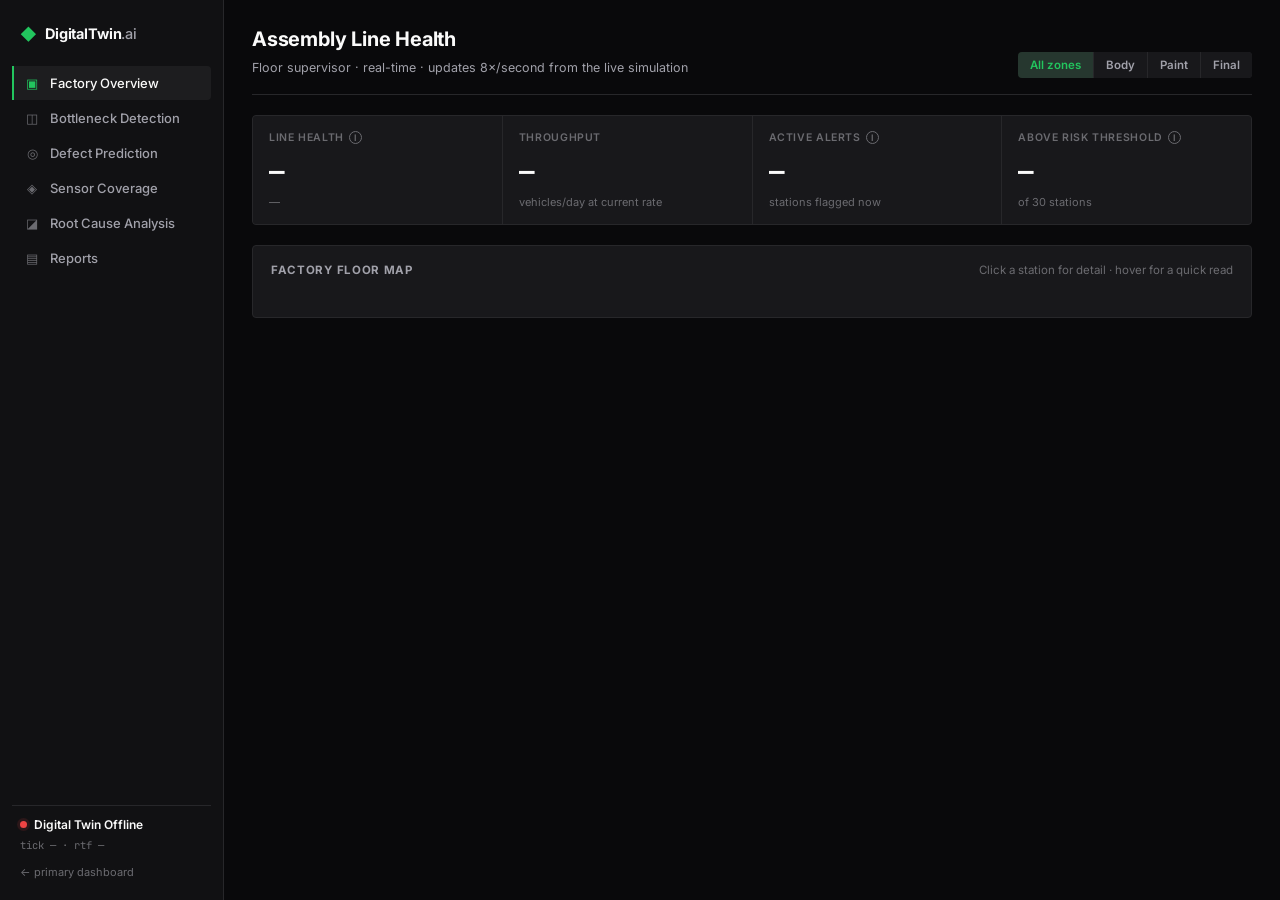
==== web-control-center/index.html @ b3c9cd4a "Add DigitalTwin.ai Control Center: a parallel prototype, not a replacement User supplied a generic d" ====
<!doctype html>
<html lang="en">
<head>
  <meta charset="utf-8">
  <meta name="viewport" content="width=device-width, initial-scale=1">
  <title>DigitalTwin.ai — Control Center</title>
  <link rel="stylesheet" href="styles.css?v=1">
</head>
<body>

  <div class="shell">

    <aside class="sidebar">
      <div class="sb-brand">
        <span class="sb-logo">◆</span>
        <span class="sb-name">DigitalTwin<span class="sb-tld">.ai</span></span>
      </div>

      <nav class="sb-nav">
        <button class="sb-item is-active" data-view="v-overview">
          <span class="sb-ico">▣</span>Factory Overview
        </button>
        <button class="sb-item" data-view="v-bottleneck">
          <span class="sb-ico">◫</span>Bottleneck Detection
        </button>
        <button class="sb-item" data-view="v-defect">
          <span class="sb-ico">◎</span>Defect Prediction
        </button>
        <button class="sb-item" data-view="v-sensor">
          <span class="sb-ico">◈</span>Sensor Coverage
        </button>
        <button class="sb-item" data-view="v-rootcause">
          <span class="sb-ico">◪</span>Root Cause Analysis
        </button>
        <button class="sb-item" data-view="v-reports">
          <span class="sb-ico">▤</span>Reports
        </button>
      </nav>

      <div class="sb-foot">
        <div class="sb-status">
          <span class="sb-dot" id="sb-dot"></span>
          <span id="sb-status-text">Digital Twin Online</span>
        </div>
        <div class="sb-meta" id="sb-meta">tick — · rtf —</div>
        <a class="sb-back" href="/">← primary dashboard</a>
      </div>
    </aside>

    <main class="content">

      <!-- ================= Screen 1: Factory Overview ================= -->
      <section class="view" id="v-overview">
        <header class="view-head">
          <div>
            <h1>Assembly Line Health</h1>
            <p class="view-sub">Floor supervisor · real-time · updates 8×/second from the live simulation</p>
          </div>
          <div class="zone-filter" id="zone-filter">
            <button class="zf-btn is-active" data-zone="all">All zones</button>
            <button class="zf-btn" data-zone="body">Body</button>
            <button class="zf-btn" data-zone="paint">Paint</button>
            <button class="zf-btn" data-zone="final">Final</button>
          </div>
        </header>

        <div class="kpi-row">
          <div class="kpi">
            <span class="kpi-label">Line Health<i class="info" data-tip="Stations currently WORKING, DOWN, REPAIR or SETUP (i.e. not BLOCKED/STARVED/IDLE) as a share of all 30 — a direct, computed measure, not a model output.">i</i></span>
            <span class="kpi-value" id="kpi-health">—</span>
            <span class="kpi-sub" id="kpi-health-sub">—</span>
          </div>
          <div class="kpi">
            <span class="kpi-label">Throughput</span>
            <span class="kpi-value" id="kpi-throughput">—</span>
            <span class="kpi-sub" id="kpi-throughput-sub">vehicles/day at current rate</span>
          </div>
          <div class="kpi">
            <span class="kpi-label">Active Alerts<i class="info" data-tip="Stations currently BLOCKED, or with defect risk above Model B's own tuned decision threshold, right now.">i</i></span>
            <span class="kpi-value" id="kpi-alerts">—</span>
            <span class="kpi-sub" id="kpi-alerts-sub">stations flagged now</span>
          </div>
          <div class="kpi">
            <span class="kpi-label">Above Risk Threshold<i class="info" data-tip="Count of stations whose live defect-risk score exceeds the model's own MCC-tuned threshold at this instant — not a forecast.">i</i></span>
            <span class="kpi-value" id="kpi-risk">—</span>
            <span class="kpi-sub" id="kpi-risk-sub">of 30 stations</span>
          </div>
        </div>

        <div class="panel map-panel">
          <div class="panel-head">
            <h2>Factory Floor Map</h2>
            <span class="panel-sub" id="map-selected-hint">Click a station for detail · hover for a quick read</span>
          </div>
          <div class="floor-map" id="floor-map"></div>
        </div>

        <aside class="station-detail" id="station-detail" hidden>
          <button class="sd-close" id="sd-close" aria-label="Close">×</button>
          <div class="sd-id" id="sd-id">—</div>
          <div class="sd-status pill" id="sd-status">—</div>
          <dl class="sd-grid">
            <dt>Cycle time</dt><dd id="sd-cycle">—</dd>
            <dt>Baseline (zone)</dt><dd id="sd-cycle-base">—</dd>
            <dt>Queue</dt><dd id="sd-queue">—</dd>
            <dt>Defect probability</dt><dd id="sd-risk">—</dd>
            <dt>Data source</dt><dd id="sd-source">—</dd>
          </dl>
        </aside>
      </section>

      <!-- ================= Screen 2: Bottleneck Detection ================= -->
      <section class="view" id="v-bottleneck" hidden>
        <header class="view-head">
          <div>
            <h1>Top Production Constraints</h1>
            <p class="view-sub">Active Period Method, live · benchmarked against 5 alternative detectors on this line (100% top-1 vs. sensitivity-analysis ground truth)</p>
          </div>
        </header>

        <div class="panel">
          <div class="panel-head"><h2>Current ranking</h2></div>
          <div class="rank-list" id="bn-rank-list"></div>
        </div>

        <div class="chart-grid">
          <div class="panel">
            <div class="panel-head"><h2>Cycle time — current bottleneck</h2></div>
            <div id="bn-cycle-chart" class="chart-box"></div>
          </div>
          <div class="panel">
            <div class="panel-head"><h2>Current vs. rolling-horizon forecast</h2></div>
            <p class="panel-sub">The server forks live state and fast-forwards ~30 simulated minutes once a second. Shown as a comparison, not a claim of certainty.</p>
            <div class="predict-compare" id="predict-compare"></div>
          </div>
        </div>
      </section>

      <!-- ================= Screen 3: Defect Prediction ================= -->
      <section class="view" id="v-defect" hidden>
        <header class="view-head">
          <div>
            <h1>Predictive Quality Intelligence</h1>
            <p class="view-sub">Model B — monotone-constrained XGBoost, 5 live features, isotonic-calibrated on a held-out line configuration</p>
          </div>
        </header>

        <div class="panel">
          <div class="panel-head"><h2>Stations by live defect risk</h2></div>
          <div class="risk-list" id="risk-list"></div>
        </div>

        <div class="panel explain-panel">
          <div class="panel-head"><h2 id="explain-title">Selected station — contributing factors</h2></div>
          <div id="explain-body" class="explain-body">
            <p class="panel-sub">Select a station above to see its top risk drivers.</p>
          </div>
          <div class="explain-note">Prediction drivers are associative indicators, not confirmed causes.</div>
        </div>
      </section>

      <!-- ================= Screen 4: Sensor Coverage ================= -->
      <section class="view" id="v-sensor" hidden>
        <header class="view-head">
          <div>
            <h1>Sensor Coverage Intelligence</h1>
            <p class="view-sub">22 of 30 stations instrumented · 8 dark, held live by graph-based inference — this project's core answer to uneven sensor coverage</p>
          </div>
        </header>

        <div class="coverage-split">
          <div class="panel coverage-donut-panel">
            <div class="panel-head"><h2>Line-wide provenance, right now</h2></div>
            <div id="coverage-donut" class="coverage-donut"></div>
            <ul class="coverage-legend" id="coverage-legend"></ul>
          </div>
          <div class="panel">
            <div class="panel-head"><h2>Per-station sensor status</h2></div>
            <div class="sensor-grid" id="sensor-grid"></div>
          </div>
        </div>

        <div class="panel">
          <div class="panel-head">
            <h2>Instrumentation — recommended next</h2>
            <span class="panel-sub">Greedy submodular placement, (1−1/e) approximation guarantee (Krause, Singh &amp; Guestrin 2008)</span>
          </div>
          <div class="control-row">
            <label for="sensor-budget">Sensors to add next</label>
            <input type="range" id="sensor-budget" min="1" max="8" step="1" value="3">
            <span id="sensor-budget-val">3</span>
          </div>
          <div class="rank-list" id="sensor-rank-list"></div>
        </div>
      </section>

      <!-- ================= Screen 5: Root Cause Analysis ================= -->
      <section class="view" id="v-rootcause" hidden>
        <header class="view-head">
          <div>
            <h1>Root Cause Genealogy</h1>
            <p class="view-sub">Walks a unit's event history backward, transfer-delay realigned (US 12,353,197 B2, disclosed not demonstrated — adopted with attribution, see docs/PRIOR_ART.md)</p>
          </div>
        </header>

        <div class="panel">
          <div class="panel-head">
            <h2>Flagged units — highest cycle-time anomaly on their own path</h2>
            <span class="panel-sub">Not a claim these are defective — a ranked worklist of what's worth tracing</span>
          </div>
          <div class="rank-list" id="rc-candidates"></div>
        </div>

        <div class="panel rc-flow-panel" id="rc-flow-panel" hidden>
          <div class="panel-head"><h2>Trace — Unit <span id="rc-unit-id">—</span></h2></div>
          <div class="rc-flow" id="rc-flow"></div>
          <dl class="sd-grid">
            <dt>Likely origin</dt><dd id="rc-origin">—</dd>
            <dt>Confidence</dt><dd id="rc-confidence">—</dd>
            <dt>Affected units</dt><dd id="rc-affected">—</dd>
            <dt>Realigned origin time</dt><dd id="rc-realigned">—</dd>
          </dl>
          <p class="explain-note">Confidence is a continuous, calibrated signal from cycle-time deviation — not a claim of causal certainty, and not validated against real outcomes (no ground truth exists for a synthetic line).</p>
        </div>
      </section>

      <!-- ================= Screen 6: Reports / Leadership ROI ================= -->
      <section class="view" id="v-reports" hidden>
        <header class="view-head">
          <div>
            <h1>Leadership — Investment Case</h1>
            <p class="view-sub">Estimates from named, visible assumptions — never presented as an audited saving</p>
          </div>
        </header>

        <div class="kpi-row">
          <div class="kpi">
            <span class="kpi-label">Mean defect risk (live)</span>
            <span class="kpi-value" id="ld-mean-risk">—</span>
          </div>
          <div class="kpi">
            <span class="kpi-label">QC lag <span class="src">(config)</span></span>
            <span class="kpi-value" id="ld-qc-lag">—</span>
          </div>
          <div class="kpi">
            <span class="kpi-label">Units at risk (est.)</span>
            <span class="kpi-value" id="ld-units-at-risk">—</span>
          </div>
          <div class="kpi">
            <span class="kpi-label">Rework cost avoided (est.)</span>
            <span class="kpi-value" id="ld-dollars">—</span>
          </div>
        </div>

        <div class="panel">
          <div class="panel-head"><h2>Risk exposure — the arithmetic</h2></div>
          <div class="formula-box">
            <span class="fq">units_at_risk &nbsp;=&nbsp; mean(defect_risk) &times; qc_lag_units</span>
            <span class="fq">dollars_at_stake &nbsp;=&nbsp; units_at_risk &times; rework_cost_delta</span>
          </div>
          <p class="panel-sub">Every constant stamped <i>synthetic — uncalibrated</i>. A projection from stated assumptions, not a measured saving.</p>
        </div>

        <div class="panel">
          <div class="panel-head"><h2>What has actually been measured</h2></div>
          <p class="panel-sub">No real-world annual-impact figures exist for a prototype on illustrative data — the honest alternative is what this project has actually verified, on this line, so far:</p>
          <div class="measured-grid" id="measured-grid"></div>
        </div>

        <div class="panel">
          <div class="panel-head"><h2>Deployment roadmap</h2></div>
          <div class="roadmap" id="roadmap"></div>
        </div>
      </section>

    </main>
  </div>

  <script src="app.js?v=2"></script>
</body>
</html>
---- web-control-center/styles.css ----
/* DigitalTwin.ai Control Center -- a parallel prototype (docs/CONTROL_CENTER.md),
   built alongside the primary Accenture-themed dashboard at "/", not replacing it.
   Palette, type, and restraint per the design brief: industrial command-center,
   not consumer SaaS. Color used ONLY for operational state, never decoration. */

@import url("https://fonts.googleapis.com/css2?family=Inter:wght@400;500;600;700;800&family=JetBrains+Mono:wght@400;500;600;700&display=swap");

:root {
  --bg:      #09090B;
  --surface: #111113;
  --panel:   #18181B;
  --border:  #27272A;
  --border-soft: #1E1E21;
  --text:      #FAFAFA;
  --text-soft: #A1A1AA;
  --text-faint: #6B6B70;

  --ok:      #22C55E;
  --ok-bg:   rgba(34,197,94,.12);
  --warn:    #F59E0B;
  --warn-bg: rgba(245,158,11,.12);
  --crit:    #EF4444;
  --crit-bg: rgba(239,68,68,.12);

  --font-display: Inter, -apple-system, "Segoe UI", sans-serif;
  --font-mono:    "JetBrains Mono", ui-monospace, SFMono-Regular, Menlo, monospace;

  --r: 4px; /* one radius, deliberately small -- no pill buttons anywhere */
}

* { box-sizing: border-box; }

html, body { height: 100%; }

body {
  margin: 0;
  background: var(--bg);
  color: var(--text);
  font-family: var(--font-display);
  font-size: 13.5px;
  line-height: 1.5;
  -webkit-font-smoothing: antialiased;
}

h1, h2 { font-family: var(--font-display); margin: 0; }
button { font-family: inherit; }

.mono { font-family: var(--font-mono); }

/* ---------- shell ---------- */

.shell { display: flex; min-height: 100vh; }

/* ---------- sidebar ---------- */

.sidebar {
  width: 224px;
  flex-shrink: 0;
  background: var(--surface);
  border-right: 1px solid var(--border);
  display: flex;
  flex-direction: column;
  padding: 18px 12px;
  position: sticky;
  top: 0;
  height: 100vh;
}

.sb-brand {
  display: flex;
  align-items: center;
  gap: 8px;
  padding: 4px 8px 20px;
}
.sb-logo { color: var(--ok); font-size: 16px; }
.sb-name { font-weight: 700; font-size: 14.5px; letter-spacing: -.01em; }
.sb-tld { color: var(--text-soft); font-weight: 500; }

.sb-nav { display: flex; flex-direction: column; gap: 1px; }
.sb-item {
  display: flex;
  align-items: center;
  gap: 10px;
  width: 100%;
  text-align: left;
  background: transparent;
  border: none;
  border-left: 2px solid transparent;
  color: var(--text-soft);
  font-size: 13px;
  font-weight: 500;
  padding: 9px 10px;
  border-radius: 0 var(--r) var(--r) 0;
  cursor: pointer;
  transition: background .1s linear, color .1s linear;
}
.sb-ico { font-size: 13px; width: 16px; text-align: center; color: var(--text-faint); flex-shrink: 0; }
.sb-item:hover { background: rgba(255,255,255,.03); color: var(--text); }
.sb-item.is-active {
  background: rgba(255,255,255,.05);
  color: var(--text);
  border-left-color: var(--ok);
}
.sb-item.is-active .sb-ico { color: var(--ok); }

.sb-foot { margin-top: auto; padding: 10px 8px 2px; border-top: 1px solid var(--border); }
.sb-status { display: flex; align-items: center; gap: 7px; font-size: 12px; font-weight: 600; }
.sb-dot { width: 7px; height: 7px; border-radius: 50%; background: var(--text-faint); flex-shrink: 0; }
.sb-dot[data-state="open"] { background: var(--ok); box-shadow: 0 0 0 3px var(--ok-bg); }
.sb-dot[data-state="closed"] { background: var(--crit); box-shadow: 0 0 0 3px var(--crit-bg); }
.sb-meta {
  font-family: var(--font-mono);
  font-size: 10.5px;
  color: var(--text-faint);
  margin-top: 4px;
  font-variant-numeric: tabular-nums;
}
.sb-back {
  display: block;
  margin-top: 10px;
  font-size: 11px;
  color: var(--text-faint);
  text-decoration: none;
}
.sb-back:hover { color: var(--text-soft); }

/* ---------- content ---------- */

.content { flex: 1; min-width: 0; padding: 24px 28px 60px; }

.view-head {
  display: flex;
  align-items: flex-end;
  justify-content: space-between;
  flex-wrap: wrap;
  gap: 12px;
  margin-bottom: 20px;
  padding-bottom: 16px;
  border-bottom: 1px solid var(--border);
}
.view-head h1 { font-size: 20px; font-weight: 700; letter-spacing: -.01em; }
.view-sub { font-size: 12.5px; color: var(--text-soft); margin: 5px 0 0; max-width: 68ch; }

.zone-filter { display: flex; gap: 1px; background: var(--border); border-radius: var(--r); overflow: hidden; }
.zf-btn {
  background: var(--panel);
  border: none;
  color: var(--text-soft);
  font-size: 11.5px;
  font-weight: 600;
  padding: 6px 12px;
  cursor: pointer;
}
.zf-btn:hover { color: var(--text); }
.zf-btn.is-active { background: rgba(34,197,94,.1); color: var(--ok); }

/* ---------- kpi row ---------- */

.kpi-row {
  display: grid;
  grid-template-columns: repeat(auto-fit, minmax(180px, 1fr));
  gap: 1px;
  background: var(--border);
  border: 1px solid var(--border);
  border-radius: var(--r);
  overflow: hidden;
  margin-bottom: 20px;
}
.kpi { background: var(--panel); padding: 14px 16px; }
.kpi-label {
  display: flex; align-items: center; gap: 5px;
  font-size: 10.5px; text-transform: uppercase; letter-spacing: .06em;
  color: var(--text-faint); font-weight: 600;
}
.kpi-value {
  display: block;
  font-family: var(--font-mono);
  font-size: 26px;
  font-weight: 700;
  color: var(--text);
  margin-top: 6px;
  font-variant-numeric: tabular-nums;
}
.kpi-sub { display: block; font-size: 11px; color: var(--text-faint); margin-top: 3px; }

.info {
  display: inline-flex; align-items: center; justify-content: center;
  width: 13px; height: 13px;
  border-radius: 50%;
  border: 1px solid var(--text-faint);
  color: var(--text-faint);
  font-size: 9px; font-style: normal;
  cursor: help;
  position: relative;
}
.info:hover::after {
  content: attr(data-tip);
  position: absolute;
  bottom: 130%; left: 50%; transform: translateX(-50%);
  width: 240px;
  background: var(--surface);
  border: 1px solid var(--border);
  border-radius: var(--r);
  padding: 8px 10px;
  font-size: 11px;
  font-weight: 400;
  color: var(--text-soft);
  line-height: 1.5;
  z-index: 30;
  text-transform: none;
  letter-spacing: normal;
}

/* ---------- panel ---------- */

.panel {
  background: var(--panel);
  border: 1px solid var(--border);
  border-radius: var(--r);
  padding: 16px 18px;
  margin-bottom: 16px;
}
.panel-head { display: flex; align-items: baseline; justify-content: space-between; gap: 10px; margin-bottom: 12px; flex-wrap: wrap; }
.panel-head h2 { font-size: 11.5px; text-transform: uppercase; letter-spacing: .06em; color: var(--text-soft); font-weight: 700; }
.panel-sub { font-size: 11.5px; color: var(--text-faint); margin: 0 0 10px; }

.chart-grid { display: grid; grid-template-columns: 1fr 1fr; gap: 16px; }
.chart-box { min-height: 160px; }

/* ---------- floor map ---------- */

.floor-map { display: flex; flex-direction: column; gap: 16px; }
.fm-zone-title {
  font-size: 10.5px; text-transform: uppercase; letter-spacing: .06em;
  color: var(--text-faint); font-weight: 700; margin-bottom: 7px;
}
.fm-grid { display: grid; grid-template-columns: repeat(auto-fill, minmax(84px, 1fr)); gap: 6px; }
.fm-tile {
  background: var(--surface);
  border: 1px solid var(--border);
  border-radius: var(--r);
  padding: 8px;
  cursor: pointer;
  transition: border-color .1s linear;
  position: relative;
}
.fm-tile:hover { border-color: var(--text-faint); }
.fm-tile.is-selected { border-color: var(--text); }
.fm-tile-id { font-family: var(--font-mono); font-weight: 700; font-size: 12px; }
.fm-tile-cycle { font-family: var(--font-mono); font-size: 10.5px; color: var(--text-faint); margin-top: 3px; }
.fm-dot { position: absolute; top: 8px; right: 8px; width: 7px; height: 7px; border-radius: 50%; }
.fm-tile[data-risk="ok"]   .fm-dot { background: var(--ok); }
.fm-tile[data-risk="warn"] .fm-dot { background: var(--warn); }
.fm-tile[data-risk="crit"] .fm-dot { background: var(--crit); }
.fm-tile[data-risk="crit"] { background: var(--crit-bg); border-color: rgba(239,68,68,.35); }
.fm-tile[data-risk="warn"] { background: var(--warn-bg); border-color: rgba(245,158,11,.3); }

/* ---------- station detail flyout ---------- */

.station-detail {
  position: fixed;
  top: 0; right: 0;
  width: 300px;
  height: 100vh;
  background: var(--surface);
  border-left: 1px solid var(--border);
  padding: 20px 18px;
  z-index: 40;
  overflow-y: auto;
}
.sd-close { position: absolute; top: 14px; right: 14px; background: none; border: none; color: var(--text-faint); font-size: 18px; cursor: pointer; }
.sd-id { font-family: var(--font-mono); font-size: 22px; font-weight: 700; margin-bottom: 8px; }
.sd-status { margin-bottom: 16px; }

.sd-grid { display: grid; grid-template-columns: auto 1fr; gap: 8px 12px; margin: 0; }
.sd-grid dt { font-size: 11px; color: var(--text-faint); }
.sd-grid dd { margin: 0; font-family: var(--font-mono); font-size: 12.5px; text-align: right; }

/* ---------- pills / state badges ---------- */

.pill {
  display: inline-block;
  font-size: 10.5px;
  font-weight: 700;
  text-transform: uppercase;
  letter-spacing: .05em;
  padding: 3px 8px;
  border-radius: 3px;
}
.pill[data-level="ok"]   { background: var(--ok-bg);   color: var(--ok); }
.pill[data-level="warn"] { background: var(--warn-bg); color: var(--warn); }
.pill[data-level="crit"] { background: var(--crit-bg); color: var(--crit); }
.pill[data-level="none"] { background: rgba(255,255,255,.06); color: var(--text-faint); }

/* ---------- rank list (bottleneck / sensor placement / genealogy candidates) ---------- */

.rank-list { display: flex; flex-direction: column; gap: 1px; background: var(--border); border-radius: var(--r); overflow: hidden; }
.rank-row {
  display: flex;
  align-items: center;
  gap: 12px;
  background: var(--panel);
  padding: 10px 12px;
  cursor: default;
}
.rank-row.is-clickable { cursor: pointer; }
.rank-row.is-clickable:hover { background: var(--surface); }
.rank-num {
  font-family: var(--font-mono);
  font-size: 11px;
  color: var(--text-faint);
  width: 18px;
  flex-shrink: 0;
}
.rank-id { font-family: var(--font-mono); font-weight: 700; font-size: 13px; width: 44px; flex-shrink: 0; }
.rank-reason { flex: 1; font-size: 12px; color: var(--text-soft); min-width: 0; }
.rank-conf { font-family: var(--font-mono); font-size: 11px; color: var(--text-faint); flex-shrink: 0; }

/* ---------- risk list + explain panel ---------- */

.risk-list { display: flex; flex-direction: column; gap: 1px; background: var(--border); border-radius: var(--r); overflow: hidden; max-height: 360px; overflow-y: auto; }
.risk-row {
  display: grid;
  grid-template-columns: 50px 1fr 70px 60px;
  align-items: center;
  gap: 10px;
  background: var(--panel);
  padding: 8px 12px;
  cursor: pointer;
}
.risk-row:hover, .risk-row.is-selected { background: var(--surface); }
.risk-row.is-selected { box-shadow: inset 2px 0 0 var(--ok); }
.risk-id { font-family: var(--font-mono); font-weight: 700; font-size: 12.5px; }
.risk-bar-track { background: rgba(255,255,255,.06); border-radius: 2px; height: 6px; overflow: hidden; }
.risk-bar-fill { height: 100%; background: var(--ok); }
.risk-bar-fill[data-level="warn"] { background: var(--warn); }
.risk-bar-fill[data-level="crit"] { background: var(--crit); }
.risk-pct { font-family: var(--font-mono); font-size: 12px; text-align: right; }
.risk-tag { font-size: 10px; color: var(--text-faint); text-align: right; }

.explain-panel { }
.explain-body { display: flex; flex-direction: column; gap: 10px; }
.driver-row { display: flex; align-items: center; gap: 10px; }
.driver-name { font-family: var(--font-mono); font-size: 12px; width: 140px; flex-shrink: 0; color: var(--text-soft); }
.driver-bar-track { flex: 1; background: rgba(255,255,255,.06); border-radius: 2px; height: 8px; overflow: hidden; }
.driver-bar-fill { height: 100%; background: var(--ok); }
.driver-bar-fill.is-negative { background: var(--text-faint); }
.driver-pct { font-family: var(--font-mono); font-size: 11.5px; width: 54px; text-align: right; flex-shrink: 0; }
.explain-note {
  margin-top: 12px;
  padding: 9px 12px;
  background: rgba(245,158,11,.08);
  border-left: 2px solid var(--warn);
  border-radius: 0 var(--r) var(--r) 0;
  font-size: 11.5px;
  color: var(--text-soft);
}

/* ---------- sensor coverage ---------- */

.coverage-split { display: grid; grid-template-columns: 320px 1fr; gap: 16px; }
.coverage-donut-panel { display: flex; flex-direction: column; align-items: center; }
.coverage-donut { width: 160px; height: 160px; border-radius: 50%; margin: 10px 0; position: relative; }
.coverage-donut::after {
  content: "";
  position: absolute; inset: 22px;
  background: var(--panel);
  border-radius: 50%;
}
.coverage-donut-center {
  position: absolute; inset: 22px;
  display: flex; flex-direction: column; align-items: center; justify-content: center;
  font-family: var(--font-mono);
  z-index: 1;
}
.coverage-donut-center b { font-size: 22px; }
.coverage-donut-center span { font-size: 9.5px; color: var(--text-faint); text-transform: uppercase; letter-spacing: .04em; }
.coverage-legend { list-style: none; margin: 8px 0 0; padding: 0; width: 100%; display: flex; flex-direction: column; gap: 6px; }
.coverage-legend li { display: flex; align-items: center; gap: 7px; font-size: 12px; }
.cl-swatch { width: 9px; height: 9px; border-radius: 2px; flex-shrink: 0; }
.coverage-legend b { margin-left: auto; font-family: var(--font-mono); }

.sensor-grid { display: grid; grid-template-columns: repeat(auto-fill, minmax(140px, 1fr)); gap: 7px; }
.sensor-chip { background: var(--surface); border: 1px solid var(--border); border-radius: var(--r); padding: 8px 10px; }
.sensor-chip-id { font-family: var(--font-mono); font-weight: 700; font-size: 12.5px; display: flex; align-items: center; gap: 6px; }
.sensor-chip-status { font-size: 10.5px; margin-top: 4px; }
.sensor-chip[data-observed="true"] .sensor-chip-status { color: var(--ok); }
.sensor-chip[data-observed="false"] .sensor-chip-status { color: var(--warn); }
.sensor-chip-share { font-size: 10px; color: var(--text-faint); margin-top: 2px; font-family: var(--font-mono); }

/* ---------- root cause flow ---------- */

.rc-flow-panel { }
.rc-flow { display: flex; align-items: center; flex-wrap: wrap; gap: 6px; margin-bottom: 16px; }
.rc-node {
  font-family: var(--font-mono);
  font-size: 11.5px;
  padding: 6px 10px;
  border: 1px solid var(--border);
  border-radius: var(--r);
  background: var(--surface);
  color: var(--text-soft);
}
.rc-node.is-origin { border-color: var(--crit); color: var(--crit); background: var(--crit-bg); font-weight: 700; }
.rc-node.is-detect { border-color: var(--text-faint); color: var(--text); }
.rc-arrow { color: var(--text-faint); font-size: 12px; }

/* ---------- formulas ---------- */

.formula-box {
  font-family: var(--font-mono);
  font-size: 12px;
  line-height: 1.9;
  background: var(--surface);
  border: 1px solid var(--border);
  border-left: 2px solid var(--ok);
  border-radius: var(--r);
  padding: 10px 14px;
  margin-bottom: 8px;
  color: var(--text);
  overflow-x: auto;
}
.formula-box .fq { display: block; white-space: nowrap; }

/* ---------- leadership / measured facts / roadmap ---------- */

.measured-grid { display: grid; grid-template-columns: repeat(auto-fit, minmax(200px, 1fr)); gap: 10px; }
.measured-cell {
  background: var(--surface);
  border: 1px solid var(--border);
  border-radius: var(--r);
  padding: 12px 14px;
}
.measured-cell .mv { font-family: var(--font-mono); font-size: 18px; font-weight: 700; color: var(--ok); }
.measured-cell .mk { font-size: 11px; color: var(--text-soft); margin-top: 4px; }

.roadmap { display: flex; align-items: center; gap: 10px; flex-wrap: wrap; }
.rm-step {
  font-size: 12.5px;
  font-weight: 600;
  padding: 8px 14px;
  border: 1px solid var(--border);
  border-radius: var(--r);
  background: var(--surface);
}
.rm-step.is-current { border-color: var(--ok); color: var(--ok); background: var(--ok-bg); }
.rm-arrow { color: var(--text-faint); }

/* ---------- responsive ---------- */

@media (max-width: 900px) {
  .coverage-split, .chart-grid { grid-template-columns: 1fr; }
  .sidebar { width: 64px; }
  .sb-name, .sb-meta, .sb-back, .sb-status span:not(.sb-dot) { display: none; }
}
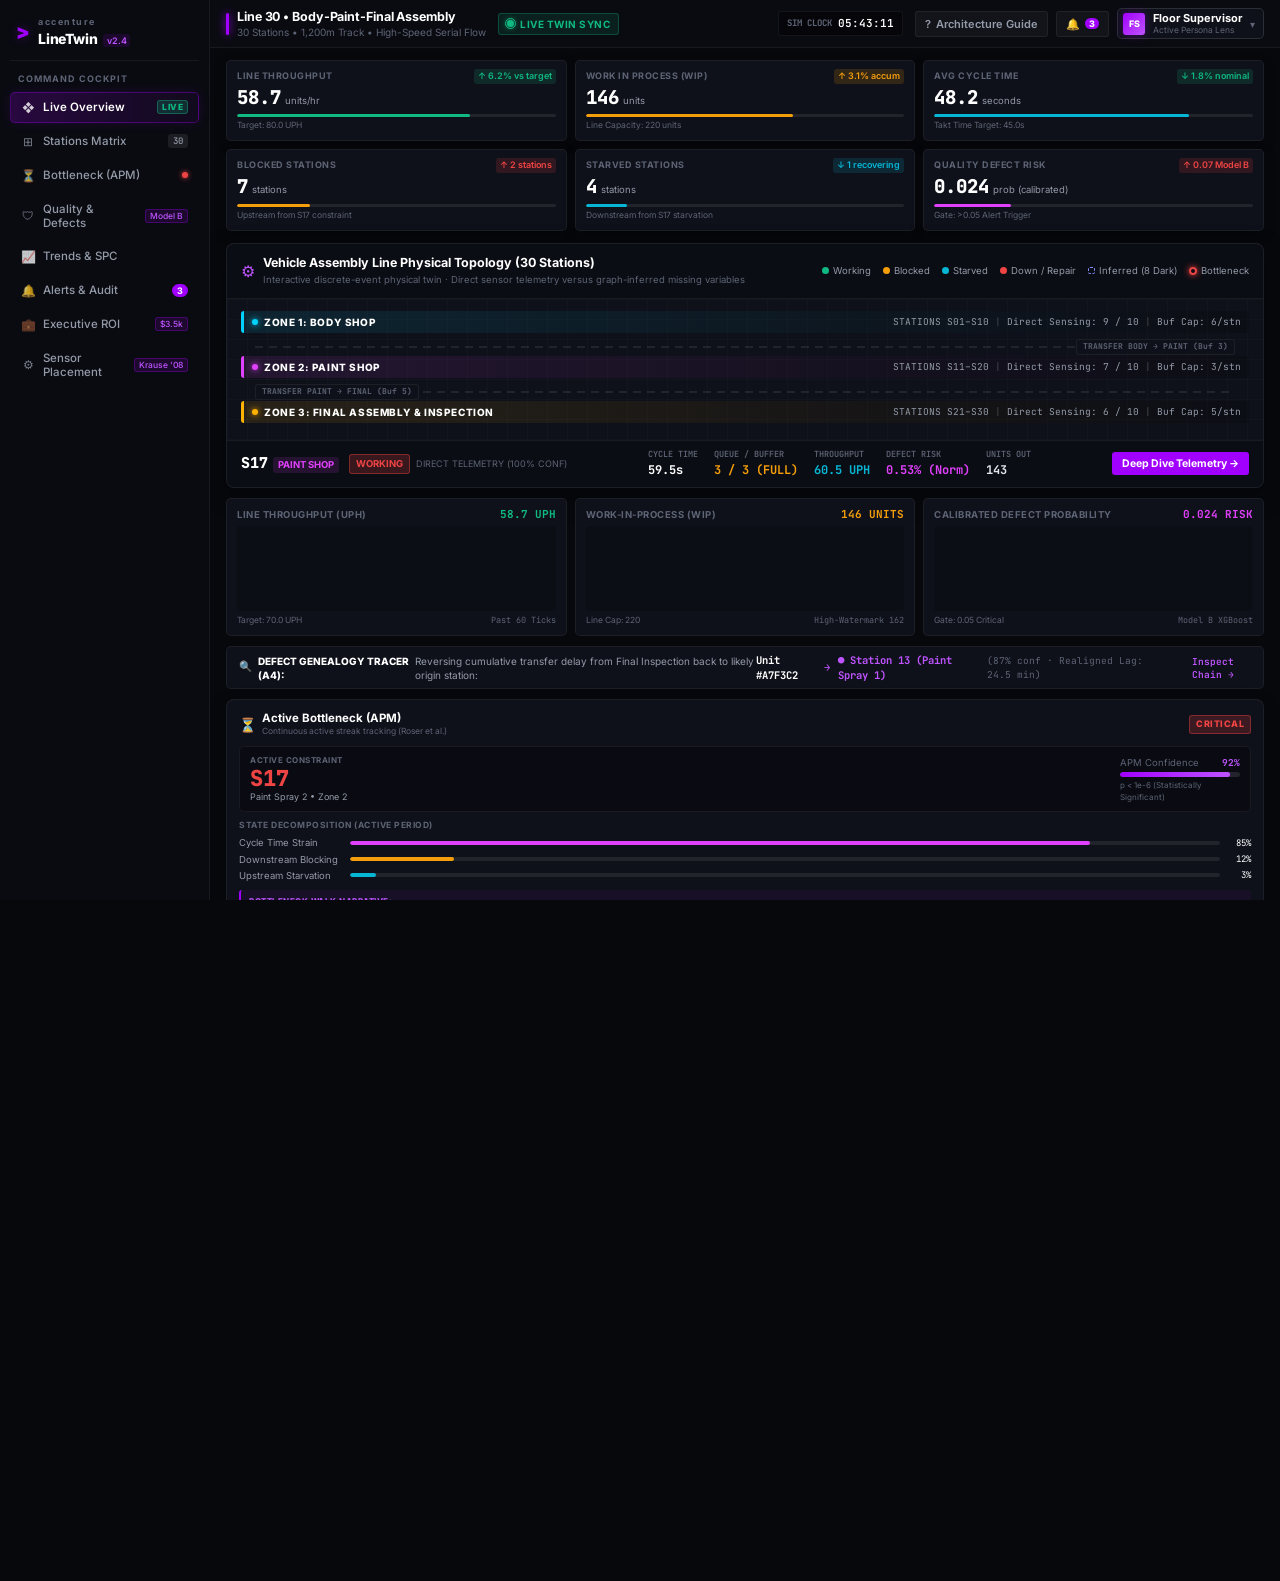
==== commit 310ac2e8: "Preserve the in-progress Control Center redesign before retiring it Committed purely so the work is " ====
--- a/web-control-center/index.html
+++ b/web-control-center/index.html
@@ -3,279 +3,953 @@
 <head>
   <meta charset="utf-8">
   <meta name="viewport" content="width=device-width, initial-scale=1">
-  <title>DigitalTwin.ai — Control Center</title>
-  <link rel="stylesheet" href="styles.css?v=1">
+  <title>LineTwin — Accenture Digital Twin Innovation Command Center</title>
+  <link rel="preconnect" href="https://fonts.googleapis.com">
+  <link rel="preconnect" href="https://fonts.gstatic.com" crossorigin>
+  <link href="https://fonts.googleapis.com/css2?family=Inter:wght@400;500;600;700;800;900&family=JetBrains+Mono:wght@400;500;600;700;800&display=swap" rel="stylesheet">
+  <link rel="stylesheet" href="styles.css?v=4">
 </head>
-<body>
-
-  <div class="shell">
-
-    <aside class="sidebar">
-      <div class="sb-brand">
-        <span class="sb-logo">◆</span>
-        <span class="sb-name">DigitalTwin<span class="sb-tld">.ai</span></span>
+<body data-persona="fs">
+
+  <!-- ================= App Shell ================= -->
+  <div class="twin-shell">
+
+    <!-- ================= Left Navigation Sidebar ================= -->
+    <aside class="twin-sidebar">
+      <div class="sb-header">
+        <div class="brand-badge">
+          <span class="acc-chevron">&gt;</span>
+          <div class="brand-text">
+            <span class="brand-acc">accenture</span>
+            <span class="brand-twin">LineTwin <span class="brand-tag">v2.4</span></span>
+          </div>
+        </div>
       </div>
 
+      <div class="sb-section-label">COMMAND COCKPIT</div>
       <nav class="sb-nav">
-        <button class="sb-item is-active" data-view="v-overview">
-          <span class="sb-ico">▣</span>Factory Overview
+        <button class="sb-btn is-active" data-view="v-overview">
+          <span class="sb-icon">❖</span>
+          <span class="sb-title">Live Overview</span>
+          <span class="sb-live-indicator">LIVE</span>
         </button>
-        <button class="sb-item" data-view="v-bottleneck">
-          <span class="sb-ico">◫</span>Bottleneck Detection
+        <button class="sb-btn" data-view="v-stations">
+          <span class="sb-icon">⊞</span>
+          <span class="sb-title">Stations Matrix</span>
+          <span class="sb-count">30</span>
         </button>
-        <button class="sb-item" data-view="v-defect">
-          <span class="sb-ico">◎</span>Defect Prediction
+        <button class="sb-btn" data-view="v-bottleneck">
+          <span class="sb-icon">⏳</span>
+          <span class="sb-title">Bottleneck (APM)</span>
+          <span class="sb-alert-dot"></span>
         </button>
-        <button class="sb-item" data-view="v-sensor">
-          <span class="sb-ico">◈</span>Sensor Coverage
+        <button class="sb-btn" data-view="v-defect">
+          <span class="sb-icon">🛡</span>
+          <span class="sb-title">Quality &amp; Defects</span>
+          <span class="sb-tag-pill">Model B</span>
         </button>
-        <button class="sb-item" data-view="v-rootcause">
-          <span class="sb-ico">◪</span>Root Cause Analysis
+        <button class="sb-btn" data-view="v-trends">
+          <span class="sb-icon">📈</span>
+          <span class="sb-title">Trends &amp; SPC</span>
         </button>
-        <button class="sb-item" data-view="v-reports">
-          <span class="sb-ico">▤</span>Reports
+        <button class="sb-btn" data-view="v-alerts">
+          <span class="sb-icon">🔔</span>
+          <span class="sb-title">Alerts &amp; Audit</span>
+          <span class="sb-badge-count" id="sb-alerts-badge">3</span>
+        </button>
+        <button class="sb-btn" data-view="v-reports">
+          <span class="sb-icon">💼</span>
+          <span class="sb-title">Executive ROI</span>
+          <span class="sb-tag-pill">$3.5k</span>
+        </button>
+        <button class="sb-btn" data-view="v-settings">
+          <span class="sb-icon">⚙</span>
+          <span class="sb-title">Sensor Placement</span>
+          <span class="sb-tag-pill">Krause '08</span>
         </button>
       </nav>
 
-      <div class="sb-foot">
-        <div class="sb-status">
-          <span class="sb-dot" id="sb-dot"></span>
-          <span id="sb-status-text">Digital Twin Online</span>
+      <div class="sb-footer">
+        <div class="sb-sys-card">
+          <div class="sys-row">
+            <span class="sys-label">Twin Core</span>
+            <span class="sys-val sys-ok"><span class="pulse-dot green"></span> SimPy 8Hz</span>
+          </div>
+          <div class="sys-row">
+            <span class="sys-label">Telemetry Stream</span>
+            <span class="sys-val sys-ok" id="sb-stream-state">CONNECTED</span>
+          </div>
+          <div class="sys-row">
+            <span class="sys-label">Sim Tick / Seq</span>
+            <span class="sys-val mono" id="sb-tick-seq">#0 · seq 0</span>
+          </div>
+          <div class="sys-row">
+            <span class="sys-label">Real-Time Factor</span>
+            <span class="sys-val mono text-accent" id="sb-rtf">1.00×</span>
+          </div>
+          <div class="sys-row">
+            <span class="sys-label">Line Uptime</span>
+            <span class="sys-val mono" id="sb-uptime">00:00:00</span>
+          </div>
         </div>
-        <div class="sb-meta" id="sb-meta">tick — · rtf —</div>
-        <a class="sb-back" href="/">← primary dashboard</a>
+        <a href="/" class="sb-classic-link">← Switch to Classic View</a>
       </div>
     </aside>
 
-    <main class="content">
-
-      <!-- ================= Screen 1: Factory Overview ================= -->
-      <section class="view" id="v-overview">
-        <header class="view-head">
-          <div>
-            <h1>Assembly Line Health</h1>
-            <p class="view-sub">Floor supervisor · real-time · updates 8×/second from the live simulation</p>
-          </div>
-          <div class="zone-filter" id="zone-filter">
-            <button class="zf-btn is-active" data-zone="all">All zones</button>
-            <button class="zf-btn" data-zone="body">Body</button>
-            <button class="zf-btn" data-zone="paint">Paint</button>
-            <button class="zf-btn" data-zone="final">Final</button>
-          </div>
-        </header>
-
-        <div class="kpi-row">
-          <div class="kpi">
-            <span class="kpi-label">Line Health<i class="info" data-tip="Stations currently WORKING, DOWN, REPAIR or SETUP (i.e. not BLOCKED/STARVED/IDLE) as a share of all 30 — a direct, computed measure, not a model output.">i</i></span>
-            <span class="kpi-value" id="kpi-health">—</span>
-            <span class="kpi-sub" id="kpi-health-sub">—</span>
-          </div>
-          <div class="kpi">
-            <span class="kpi-label">Throughput</span>
-            <span class="kpi-value" id="kpi-throughput">—</span>
-            <span class="kpi-sub" id="kpi-throughput-sub">vehicles/day at current rate</span>
-          </div>
-          <div class="kpi">
-            <span class="kpi-label">Active Alerts<i class="info" data-tip="Stations currently BLOCKED, or with defect risk above Model B's own tuned decision threshold, right now.">i</i></span>
-            <span class="kpi-value" id="kpi-alerts">—</span>
-            <span class="kpi-sub" id="kpi-alerts-sub">stations flagged now</span>
-          </div>
-          <div class="kpi">
-            <span class="kpi-label">Above Risk Threshold<i class="info" data-tip="Count of stations whose live defect-risk score exceeds the model's own MCC-tuned threshold at this instant — not a forecast.">i</i></span>
-            <span class="kpi-value" id="kpi-risk">—</span>
-            <span class="kpi-sub" id="kpi-risk-sub">of 30 stations</span>
+    <!-- ================= Main Workspace Area ================= -->
+    <div class="twin-main">
+
+      <!-- Top Header Navigation Bar -->
+      <header class="twin-header">
+        <div class="th-left">
+          <div class="line-badge">
+            <span class="badge-accent-bar"></span>
+            <div class="line-badge-text">
+              <span class="line-title">Line 30 • Body-Paint-Final Assembly</span>
+              <span class="line-meta">30 Stations • 1,200m Track • High-Speed Serial Flow</span>
+            </div>
+          </div>
+          <div class="status-chip live-chip">
+            <span class="pulse-dot green"></span>
+            <span>LIVE TWIN SYNC</span>
           </div>
         </div>
 
-        <div class="panel map-panel">
-          <div class="panel-head">
-            <h2>Factory Floor Map</h2>
-            <span class="panel-sub" id="map-selected-hint">Click a station for detail · hover for a quick read</span>
-          </div>
-          <div class="floor-map" id="floor-map"></div>
+        <div class="th-right">
+          <div class="th-time-box mono">
+            <span class="th-clock-lbl">SIM CLOCK</span>
+            <span class="th-clock-val" id="header-clock">--:--:--</span>
+          </div>
+
+          <div class="th-actions">
+            <button class="th-btn" id="btn-open-help" title="Solution Architecture Guide (A1–A7, B1–B6)">
+              <span class="th-btn-icon">?</span>
+              <span class="th-btn-text">Architecture Guide</span>
+            </button>
+            <button class="th-btn" id="btn-open-notifications" title="System Notifications">
+              <span class="th-btn-icon">🔔</span>
+              <span class="notif-badge">3</span>
+            </button>
+
+            <!-- Multi-Persona Switcher Dropdown -->
+            <div class="persona-switcher-wrap">
+              <button class="persona-btn" id="persona-dropdown-btn">
+                <span class="persona-avatar" id="cur-persona-avatar">FS</span>
+                <div class="persona-labels">
+                  <span class="pl-role" id="cur-persona-label">Floor Supervisor</span>
+                  <span class="pl-hint">Active Persona Lens</span>
+                </div>
+                <span class="dropdown-chevron">▾</span>
+              </button>
+              <div class="persona-menu" id="persona-dropdown-menu" hidden style="display: none;">
+                <div class="pm-header">SELECT STAKEHOLDER LENS</div>
+                <button class="pm-opt is-selected" data-persona="fs">
+                  <span class="p-icon">FS</span>
+                  <div class="p-text">
+                    <strong>Floor Supervisor</strong>
+                    <small>Tactical line operations, buffer starvation &amp; station bottlenecks</small>
+                  </div>
+                </button>
+                <button class="pm-opt" data-persona="pm">
+                  <span class="p-icon">PM</span>
+                  <div class="p-text">
+                    <strong>Plant Manager</strong>
+                    <small>Shift OEE, constraint migration &amp; 30-min lookahead look</small>
+                  </div>
+                </button>
+                <button class="pm-opt" data-persona="ld">
+                  <span class="p-icon">LD</span>
+                  <div class="p-text">
+                    <strong>Executive Leadership</strong>
+                    <small>Enterprise ROI, scrap avoidance ($3.5k/unit) &amp; OT tap deployment</small>
+                  </div>
+                </button>
+              </div>
+            </div>
+          </div>
         </div>
-
-        <aside class="station-detail" id="station-detail" hidden>
-          <button class="sd-close" id="sd-close" aria-label="Close">×</button>
-          <div class="sd-id" id="sd-id">—</div>
-          <div class="sd-status pill" id="sd-status">—</div>
-          <dl class="sd-grid">
-            <dt>Cycle time</dt><dd id="sd-cycle">—</dd>
-            <dt>Baseline (zone)</dt><dd id="sd-cycle-base">—</dd>
-            <dt>Queue</dt><dd id="sd-queue">—</dd>
-            <dt>Defect probability</dt><dd id="sd-risk">—</dd>
-            <dt>Data source</dt><dd id="sd-source">—</dd>
-          </dl>
-        </aside>
-      </section>
-
-      <!-- ================= Screen 2: Bottleneck Detection ================= -->
-      <section class="view" id="v-bottleneck" hidden>
-        <header class="view-head">
-          <div>
-            <h1>Top Production Constraints</h1>
-            <p class="view-sub">Active Period Method, live · benchmarked against 5 alternative detectors on this line (100% top-1 vs. sensitivity-analysis ground truth)</p>
-          </div>
-        </header>
-
-        <div class="panel">
-          <div class="panel-head"><h2>Current ranking</h2></div>
-          <div class="rank-list" id="bn-rank-list"></div>
+      </header>
+
+      <!-- View Container -->
+      <main class="twin-content-body">
+
+        <!-- ================= VIEW 1: Flagship Live Overview ================= -->
+        <section class="view" id="v-overview">
+
+          <!-- 6 High-Impact Tactical KPI Cards -->
+          <div class="kpi-cockpit-grid">
+            <!-- 1. Throughput -->
+            <div class="kpi-card" id="kpic-uph">
+              <div class="kc-top">
+                <span class="kc-label">LINE THROUGHPUT</span>
+                <span class="kc-delta delta-up" id="kpi-uph-delta">↑ 6.2% vs target</span>
+              </div>
+              <div class="kc-main">
+                <span class="kc-val mono" id="kpi-uph">58.7</span>
+                <span class="kc-unit">units/hr</span>
+              </div>
+              <div class="kc-footer">
+                <div class="kc-meter"><div class="kc-meter-fill bg-green" id="kpi-uph-meter" style="width: 73%"></div></div>
+                <span class="kc-meta">Target: 80.0 UPH</span>
+              </div>
+            </div>
+
+            <!-- 2. WIP -->
+            <div class="kpi-card" id="kpic-wip">
+              <div class="kc-top">
+                <span class="kc-label">WORK IN PROCESS (WIP)</span>
+                <span class="kc-delta delta-warn" id="kpi-wip-delta">↑ 3.1% accum</span>
+              </div>
+              <div class="kc-main">
+                <span class="kc-val mono" id="kpi-wip">146</span>
+                <span class="kc-unit">units</span>
+              </div>
+              <div class="kc-footer">
+                <div class="kc-meter"><div class="kc-meter-fill bg-amber" id="kpi-wip-meter" style="width: 65%"></div></div>
+                <span class="kc-meta">Line Capacity: 220 units</span>
+              </div>
+            </div>
+
+            <!-- 3. Cycle Time Avg -->
+            <div class="kpi-card" id="kpic-cycle">
+              <div class="kc-top">
+                <span class="kc-label">AVG CYCLE TIME</span>
+                <span class="kc-delta delta-up" id="kpi-ct-delta">↓ 1.8% nominal</span>
+              </div>
+              <div class="kc-main">
+                <span class="kc-val mono" id="kpi-cycle">48.2</span>
+                <span class="kc-unit">seconds</span>
+              </div>
+              <div class="kc-footer">
+                <div class="kc-meter"><div class="kc-meter-fill bg-cyan" id="kpi-ct-meter" style="width: 80%"></div></div>
+                <span class="kc-meta">Takt Time Target: 45.0s</span>
+              </div>
+            </div>
+
+            <!-- 4. Blocked Stations -->
+            <div class="kpi-card" id="kpic-blocked">
+              <div class="kc-top">
+                <span class="kc-label">BLOCKED STATIONS</span>
+                <span class="kc-delta delta-crit" id="kpi-blocked-delta">↑ 2 stations</span>
+              </div>
+              <div class="kc-main">
+                <span class="kc-val mono text-amber" id="kpi-blocked">7</span>
+                <span class="kc-unit">stations</span>
+              </div>
+              <div class="kc-footer">
+                <div class="kc-meter"><div class="kc-meter-fill bg-amber" id="kpi-blocked-meter" style="width: 23%"></div></div>
+                <span class="kc-meta">Upstream from S17 constraint</span>
+              </div>
+            </div>
+
+            <!-- 5. Starved Stations -->
+            <div class="kpi-card" id="kpic-starved">
+              <div class="kc-top">
+                <span class="kc-label">STARVED STATIONS</span>
+                <span class="kc-delta delta-cyan" id="kpi-starved-delta">↓ 1 recovering</span>
+              </div>
+              <div class="kc-main">
+                <span class="kc-val mono text-cyan" id="kpi-starved">4</span>
+                <span class="kc-unit">stations</span>
+              </div>
+              <div class="kc-footer">
+                <div class="kc-meter"><div class="kc-meter-fill bg-cyan" id="kpi-starved-meter" style="width: 13%"></div></div>
+                <span class="kc-meta">Downstream from S17 starvation</span>
+              </div>
+            </div>
+
+            <!-- 6. Defect Risk -->
+            <div class="kpi-card" id="kpic-risk">
+              <div class="kc-top">
+                <span class="kc-label">QUALITY DEFECT RISK</span>
+                <span class="kc-delta delta-crit" id="kpi-risk-delta">↑ 0.07 Model B</span>
+              </div>
+              <div class="kc-main">
+                <span class="kc-val mono text-magenta" id="kpi-risk">0.024</span>
+                <span class="kc-unit">prob (calibrated)</span>
+              </div>
+              <div class="kc-footer">
+                <div class="kc-meter"><div class="kc-meter-fill bg-magenta" id="kpi-risk-meter" style="width: 24%"></div></div>
+                <span class="kc-meta">Gate: &gt;0.05 Alert Trigger</span>
+              </div>
+            </div>
+          </div>
+
+          <!-- Main Operational Twin Grid (70% Center Stage + 30% Right Intel Column) -->
+          <div class="twin-deck-layout">
+
+            <!-- LEFT 70%: 30-Station Industrial Manufacturing Floor & Live Charts -->
+            <div class="floor-stage-column">
+
+              <!-- Physical Assembly Line Canvas & Conveyor Rack -->
+              <div class="assembly-floor-panel">
+                <div class="af-header">
+                  <div class="afh-title-group">
+                    <span class="af-icon">⚙</span>
+                    <div>
+                      <h2>Vehicle Assembly Line Physical Topology (30 Stations)</h2>
+                      <span class="afh-sub">Interactive discrete-event physical twin · Direct sensor telemetry versus graph-inferred missing variables</span>
+                    </div>
+                  </div>
+
+                  <!-- Legend Bar -->
+                  <div class="af-legend">
+                    <div class="leg-item"><span class="leg-dot bg-green"></span> Working</div>
+                    <div class="leg-item"><span class="leg-dot bg-amber"></span> Blocked</div>
+                    <div class="leg-item"><span class="leg-dot bg-cyan"></span> Starved</div>
+                    <div class="leg-item"><span class="leg-dot bg-red"></span> Down / Repair</div>
+                    <div class="leg-item"><span class="leg-box border-inferred"></span> Inferred (8 Dark)</div>
+                    <div class="leg-item"><span class="leg-glow-ring"></span> Bottleneck</div>
+                  </div>
+                </div>
+
+                <!-- Three Zone Conveyor Lines -->
+                <div class="conveyor-floor">
+
+                  <!-- Zone 1: Body Shop (S01–S10) -->
+                  <div class="zone-row zone-body">
+                    <div class="zone-banner">
+                      <div class="zb-badge">
+                        <span class="zb-dot"></span>
+                        <span class="zb-name">ZONE 1: BODY SHOP</span>
+                      </div>
+                      <div class="zb-meta mono">
+                        <span>STATIONS S01–S10</span>
+                        <span class="zb-sep">|</span>
+                        <span>Direct Sensing: 9 / 10</span>
+                        <span class="zb-sep">|</span>
+                        <span>Buf Cap: 6/stn</span>
+                      </div>
+                    </div>
+                    <div class="stations-conveyor-track" id="track-body">
+                      <!-- Rendered by JS: S01 to S10 -->
+                    </div>
+                  </div>
+
+                  <!-- Serpentine Flow Turn 1 -->
+                  <div class="conveyor-turn-connector turn-right">
+                    <div class="turn-rail"></div>
+                    <div class="turn-carrier-pulse"></div>
+                    <span class="turn-lbl">TRANSFER BODY → PAINT (Buf 3)</span>
+                  </div>
+
+                  <!-- Zone 2: Paint Shop (S11–S20) -->
+                  <div class="zone-row zone-paint">
+                    <div class="zone-banner">
+                      <div class="zb-badge">
+                        <span class="zb-dot"></span>
+                        <span class="zb-name">ZONE 2: PAINT SHOP</span>
+                      </div>
+                      <div class="zb-meta mono">
+                        <span>STATIONS S11–S20</span>
+                        <span class="zb-sep">|</span>
+                        <span>Direct Sensing: 7 / 10</span>
+                        <span class="zb-sep">|</span>
+                        <span>Buf Cap: 3/stn</span>
+                      </div>
+                    </div>
+                    <div class="stations-conveyor-track reverse-flow" id="track-paint">
+                      <!-- Rendered by JS: S11 to S20 -->
+                    </div>
+                  </div>
+
+                  <!-- Serpentine Flow Turn 2 -->
+                  <div class="conveyor-turn-connector turn-left">
+                    <div class="turn-rail"></div>
+                    <div class="turn-carrier-pulse"></div>
+                    <span class="turn-lbl">TRANSFER PAINT → FINAL (Buf 5)</span>
+                  </div>
+
+                  <!-- Zone 3: Final Assembly (S21–S30) -->
+                  <div class="zone-row zone-final">
+                    <div class="zone-banner">
+                      <div class="zb-badge">
+                        <span class="zb-dot"></span>
+                        <span class="zb-name">ZONE 3: FINAL ASSEMBLY &amp; INSPECTION</span>
+                      </div>
+                      <div class="zb-meta mono">
+                        <span>STATIONS S21–S30</span>
+                        <span class="zb-sep">|</span>
+                        <span>Direct Sensing: 6 / 10</span>
+                        <span class="zb-sep">|</span>
+                        <span>Buf Cap: 5/stn</span>
+                      </div>
+                    </div>
+                    <div class="stations-conveyor-track" id="track-final">
+                      <!-- Rendered by JS: S21 to S30 -->
+                    </div>
+                  </div>
+
+                </div>
+
+                <!-- Docked Active Station Telemetry Inspector HUD -->
+                <div class="station-hud-bar" id="station-hud-bar">
+                  <div class="hud-left">
+                    <div class="hud-st-badge">
+                      <span class="hud-st-id" id="hud-st-id">S17</span>
+                      <span class="hud-st-zone" id="hud-st-zone">PAINT SHOP</span>
+                    </div>
+                    <div class="hud-st-state">
+                      <span class="hud-state-pill pill-red" id="hud-st-state">WORKING</span>
+                      <span class="hud-provenance-tag" id="hud-st-provenance">DIRECT TELEMETRY (100% CONF)</span>
+                    </div>
+                  </div>
+
+                  <div class="hud-metrics-row mono">
+                    <div class="hud-metric-item">
+                      <span class="hmi-lbl">CYCLE TIME</span>
+                      <span class="hmi-val text-white" id="hud-st-ct">59.5s</span>
+                    </div>
+                    <div class="hud-metric-item">
+                      <span class="hmi-lbl">QUEUE / BUFFER</span>
+                      <span class="hmi-val text-amber" id="hud-st-queue">3 / 3 (FULL)</span>
+                    </div>
+                    <div class="hud-metric-item">
+                      <span class="hmi-lbl">THROUGHPUT</span>
+                      <span class="hmi-val text-cyan" id="hud-st-uph">60.5 UPH</span>
+                    </div>
+                    <div class="hud-metric-item">
+                      <span class="hmi-lbl">DEFECT RISK</span>
+                      <span class="hmi-val text-magenta" id="hud-st-risk">0.53% (Norm)</span>
+                    </div>
+                    <div class="hud-metric-item">
+                      <span class="hmi-lbl">UNITS OUT</span>
+                      <span class="hmi-val" id="hud-st-units">143</span>
+                    </div>
+                  </div>
+
+                  <div class="hud-actions">
+                    <button class="btn btn-accent-sm" id="hud-btn-deepdive">Deep Dive Telemetry →</button>
+                  </div>
+                </div>
+              </div>
+
+              <!-- Lower Telemetry Deck: 3 Spline Charts + Defect Lineage Bar -->
+              <div class="telemetry-charts-deck">
+                <!-- Chart 1: Throughput -->
+                <div class="chart-tile">
+                  <div class="ct-head">
+                    <span class="ct-title">LINE THROUGHPUT (UPH)</span>
+                    <span class="ct-val mono text-green" id="chart-val-uph">58.7 UPH</span>
+                  </div>
+                  <div class="canvas-wrap">
+                    <canvas id="canvas-uph" height="85"></canvas>
+                  </div>
+                  <div class="ct-foot">
+                    <span>Target: 70.0 UPH</span>
+                    <span class="mono">Past 60 Ticks</span>
+                  </div>
+                </div>
+
+                <!-- Chart 2: Total Buffer WIP -->
+                <div class="chart-tile">
+                  <div class="ct-head">
+                    <span class="ct-title">WORK-IN-PROCESS (WIP)</span>
+                    <span class="ct-val mono text-amber" id="chart-val-wip">146 UNITS</span>
+                  </div>
+                  <div class="canvas-wrap">
+                    <canvas id="canvas-wip" height="85"></canvas>
+                  </div>
+                  <div class="ct-foot">
+                    <span>Line Cap: 220</span>
+                    <span class="mono">High-Watermark 162</span>
+                  </div>
+                </div>
+
+                <!-- Chart 3: Quality Risk Score -->
+                <div class="chart-tile">
+                  <div class="ct-head">
+                    <span class="ct-title">CALIBRATED DEFECT PROBABILITY</span>
+                    <span class="ct-val mono text-magenta" id="chart-val-risk">0.024 RISK</span>
+                  </div>
+                  <div class="canvas-wrap">
+                    <canvas id="canvas-risk" height="85"></canvas>
+                  </div>
+                  <div class="ct-foot">
+                    <span>Gate: 0.05 Critical</span>
+                    <span class="mono">Model B XGBoost</span>
+                  </div>
+                </div>
+              </div>
+
+              <!-- Defect Genealogy Path Bar (A4 Traceability) -->
+              <div class="genealogy-ticker-bar">
+                <div class="gt-left">
+                  <span class="gt-icon">🔍</span>
+                  <span class="gt-title">DEFECT GENEALOGY TRACER (A4):</span>
+                  <span class="gt-desc">Reversing cumulative transfer delay from Final Inspection back to likely origin station:</span>
+                </div>
+                <div class="gt-right mono">
+                  <span class="gt-unit" id="gen-recent-unit">Unit #A7F3C2</span>
+                  <span class="gt-arrow">→</span>
+                  <span class="gt-origin text-accent" id="gen-recent-origin">● Station 13 (Paint Spray 1)</span>
+                  <span class="gt-confidence">(87% conf · Realigned Lag: 24.5 min)</span>
+                  <button class="btn-text-sm" id="btn-view-full-genealogy">Inspect Chain →</button>
+                </div>
+              </div>
+
+            </div>
+
+            <!-- RIGHT 30%: Live Intelligence, Bottleneck Diagnostics & What-If Deck -->
+            <div class="intel-console-column">
+
+              <!-- Card 1: Live Bottleneck Diagnostics (Roser Active Period Method) -->
+              <div class="intel-card bn-intel-card">
+                <div class="ic-header">
+                  <div class="ic-title-group">
+                    <span class="ic-icon">⏳</span>
+                    <div>
+                      <h3>Active Bottleneck (APM)</h3>
+                      <span class="ic-sub">Continuous active streak tracking (Roser et al.)</span>
+                    </div>
+                  </div>
+                  <span class="pill pill-crit" id="bn-badge">CRITICAL</span>
+                </div>
+
+                <div class="bn-main-display">
+                  <div class="bn-station-id-box">
+                    <span class="bn-st-lbl">ACTIVE CONSTRAINT</span>
+                    <span class="bn-st-val text-red mono" id="bn-station-id">S17</span>
+                    <span class="bn-st-name" id="bn-station-name">Paint Spray 2 • Zone 2</span>
+                  </div>
+                  <div class="bn-confidence-gauge">
+                    <div class="bcg-top">
+                      <span class="bcg-lbl">APM Confidence</span>
+                      <span class="bcg-val mono text-accent" id="bn-confidence">92%</span>
+                    </div>
+                    <div class="bcg-bar-wrap">
+                      <div class="bcg-bar-fill" id="bn-confidence-bar" style="width: 92%"></div>
+                    </div>
+                    <span class="bcg-sub">p &lt; 1e-6 (Statistically Significant)</span>
+                  </div>
+                </div>
+
+                <!-- Mode Decomposition -->
+                <div class="bn-mode-section">
+                  <span class="bms-lbl">STATE DECOMPOSITION (ACTIVE PERIOD)</span>
+                  <div class="bms-bars">
+                    <div class="bms-row">
+                      <span class="bms-name">Cycle Time Strain</span>
+                      <div class="bms-bar"><div class="bms-fill bg-magenta" id="bn-mode-working" style="width: 85%"></div></div>
+                      <span class="bms-pct mono" id="bn-pct-working">85%</span>
+                    </div>
+                    <div class="bms-row">
+                      <span class="bms-name">Downstream Blocking</span>
+                      <div class="bms-bar"><div class="bms-fill bg-amber" id="bn-mode-blocked" style="width: 12%"></div></div>
+                      <span class="bms-pct mono" id="bn-pct-blocked">12%</span>
+                    </div>
+                    <div class="bms-row">
+                      <span class="bms-name">Upstream Starvation</span>
+                      <div class="bms-bar"><div class="bms-fill bg-cyan" id="bn-mode-starved" style="width: 3%"></div></div>
+                      <span class="bms-pct mono" id="bn-pct-starved">3%</span>
+                    </div>
+                  </div>
+                </div>
+
+                <!-- Bottleneck Walk Explanation -->
+                <div class="bn-narrative-box">
+                  <div class="bnn-title">BOTTLENECK WALK NARRATIVE:</div>
+                  <p id="bn-explanation">Work accumulates before S17 due to cycle time spike, causing downstream starvation at S18–S20.</p>
+                </div>
+
+                <div class="bn-runner-row">
+                  <span class="br-lbl">Runner-Up Constraint:</span>
+                  <span class="br-val mono" id="bn-runner">S16 (68% active)</span>
+                </div>
+
+                <button class="btn btn-ghost-sm full-w" id="btn-view-bn-analysis">View APM Diagnostic Suite →</button>
+              </div>
+
+              <!-- Card 2: Sensor Telemetry & Graph Harmonic Coverage (B3 / A1) -->
+              <div class="intel-card coverage-intel-card">
+                <div class="ic-header">
+                  <div class="ic-title-group">
+                    <span class="ic-icon">📡</span>
+                    <div>
+                      <h3>Data Coverage &amp; Sensor Inference</h3>
+                      <span class="ic-sub">Laplacian Harmonic Graph Extension (B3 / A1)</span>
+                    </div>
+                  </div>
+                </div>
+
+                <div class="coverage-display-row">
+                  <!-- SVG Radial Donut Meter -->
+                  <div class="donut-container">
+                    <svg viewBox="0 0 100 100" class="donut-svg">
+                      <circle cx="50" cy="50" r="40" class="donut-bg"></circle>
+                      <circle cx="50" cy="50" r="40" class="donut-fill-observed" stroke-dasharray="184 251" stroke-dashoffset="0"></circle>
+                      <circle cx="50" cy="50" r="40" class="donut-fill-inferred" stroke-dasharray="67 251" stroke-dashoffset="-184"></circle>
+                    </svg>
+                    <div class="donut-inner-text">
+                      <span class="dit-num mono">22</span>
+                      <span class="dit-lbl">of 30</span>
+                    </div>
+                  </div>
+
+                  <!-- Legend Metrics -->
+                  <div class="coverage-breakdown">
+                    <div class="cb-item">
+                      <span class="cb-dot bg-green"></span>
+                      <div class="cb-text">
+                        <div class="cb-val mono">22 (73.3%)</div>
+                        <div class="cb-lbl">Direct Physical Sensors</div>
+                      </div>
+                    </div>
+                    <div class="cb-item">
+                      <span class="cb-dot bg-indigo"></span>
+                      <div class="cb-text">
+                        <div class="cb-val mono">8 (26.7%)</div>
+                        <div class="cb-lbl">Laplacian Graph Inferred</div>
+                      </div>
+                    </div>
+                    <div class="cb-item">
+                      <span class="cb-dot bg-gray"></span>
+                      <div class="cb-text">
+                        <div class="cb-val mono">0 (0.0%)</div>
+                        <div class="cb-lbl">Missing / Uncovered</div>
+                      </div>
+                    </div>
+                  </div>
+                </div>
+
+                <div class="coverage-note">
+                  <span>8 uninstrumented dark stations are inferred live from neighbors with provable partition-of-unity bounds. Requires <strong>zero physical downtime</strong> to install.</span>
+                </div>
+              </div>
+
+              <!-- Card 3: Interactive What-If Simulation Lab -->
+              <div class="intel-card control-intel-card">
+                <div class="ic-header">
+                  <div class="ic-title-group">
+                    <span class="ic-icon">🎛</span>
+                    <div>
+                      <h3>What-If Simulation Lab</h3>
+                      <span class="ic-sub">Inject physical perturbations to test line resilience</span>
+                    </div>
+                  </div>
+                </div>
+
+                <div class="qc-form">
+                  <div class="qc-field-group">
+                    <label for="qc-station-select">TARGET STATION:</label>
+                    <select id="qc-station-select" class="qc-select mono">
+                      <!-- Generated by JS: S01 to S30 -->
+                    </select>
+                  </div>
+
+                  <div class="qc-field-group">
+                    <div class="qc-slider-header">
+                      <label for="qc-mult-slider">CYCLE TIME MULTIPLIER:</label>
+                      <span class="qc-slider-val mono text-accent" id="qc-slider-readout">1.50×</span>
+                    </div>
+                    <input type="range" id="qc-mult-slider" min="0.1" max="5.0" step="0.05" value="1.50" class="qc-range">
+                    <input type="number" id="qc-mult-input" min="0.1" max="10.0" step="0.1" value="1.50" class="qc-num-input mono">
+                  </div>
+
+                  <!-- Quick Presets -->
+                  <div class="qc-presets-row">
+                    <button class="btn-preset" data-mult="0.5">0.5× Fast</button>
+                    <button class="btn-preset" data-mult="1.0">1.0× Norm</button>
+                    <button class="btn-preset" data-mult="1.5">1.5× Slow</button>
+                    <button class="btn-preset" data-mult="2.5">2.5× Jam</button>
+                  </div>
+
+                  <div class="qc-btn-row">
+                    <button class="btn btn-accent full-w" id="btn-apply-perturbation">
+                      <span>⚡ Apply Perturbation</span>
+                    </button>
+                  </div>
+
+                  <div class="qc-reset-links">
+                    <button class="btn-link" id="btn-reset-current-mult">Reset this station (1.0×)</button>
+                    <span class="qc-sep">•</span>
+                    <button class="btn-link text-dim" id="btn-reset-all-sim">Reset Entire Line</button>
+                  </div>
+                </div>
+              </div>
+
+              <!-- Card 4: Significance-Gated Operational Alerts -->
+              <div class="intel-card alerts-intel-card">
+                <div class="ic-header">
+                  <div class="ic-title-group">
+                    <span class="ic-icon">⚡</span>
+                    <div>
+                      <h3>Operational Alerts</h3>
+                      <span class="ic-sub">Significance-gated against false alarms (A7)</span>
+                    </div>
+                  </div>
+                  <button class="btn-text-sm" id="btn-view-all-alerts">All Alerts →</button>
+                </div>
+
+                <div class="live-alerts-list" id="live-alerts-list">
+                  <!-- Rendered by JS -->
+                </div>
+              </div>
+
+            </div>
+
+          </div>
+
+        </section>
+
+        <!-- ================= VIEW 2: Stations Matrix ================= -->
+        <section class="view" id="v-stations" hidden style="display: none;">
+          <header class="view-head">
+            <div>
+              <h1>Assembly Line Stations Matrix (30 Stations)</h1>
+              <p class="view-sub">Comprehensive real-time telemetry inspection across Body, Paint, and Final Assembly bays</p>
+            </div>
+            <div class="zone-filter-tabs">
+              <button class="zf-btn is-active" data-zone="all">All Zones (30)</button>
+              <button class="zf-btn" data-zone="body">Body Shop (10)</button>
+              <button class="zf-btn" data-zone="paint">Paint Shop (10)</button>
+              <button class="zf-btn" data-zone="final">Final Assembly (10)</button>
+            </div>
+          </header>
+          <div class="panel">
+            <div class="stations-full-grid" id="stations-full-grid"></div>
+          </div>
+        </section>
+
+        <!-- ================= VIEW 3: Bottleneck APM Diagnostics ================= -->
+        <section class="view" id="v-bottleneck" hidden style="display: none;">
+          <header class="view-head">
+            <div>
+              <h1>Production Bottleneck Diagnostics (Roser APM)</h1>
+              <p class="view-sub">Continuous Active Period Method · Benchmarked 100% top-1 accuracy against sensitivity ground truth</p>
+            </div>
+          </header>
+          <div class="bn-deep-grid">
+            <div class="panel">
+              <div class="panel-head"><h2>Current Diagnostic Ranking</h2></div>
+              <div class="rank-list" id="bn-rank-list"></div>
+            </div>
+            <div class="panel">
+              <div class="panel-head"><h2>Rolling-Horizon Predictive Lookahead (~30 min)</h2></div>
+              <div class="predict-box" id="predict-compare"></div>
+            </div>
+          </div>
+        </section>
+
+        <!-- ================= VIEW 4: Quality & Defects ================= -->
+        <section class="view" id="v-defect" hidden style="display: none;">
+          <header class="view-head">
+            <div>
+              <h1>Predictive Quality Intelligence (Model B)</h1>
+              <p class="view-sub">Monotone-constrained XGBoost + isotonic calibration with associative TreeSHAP feature attributions</p>
+            </div>
+          </header>
+          <div class="defect-deep-grid">
+            <div class="panel">
+              <div class="panel-head"><h2>Stations by Live Defect Probability</h2></div>
+              <div class="defect-station-table" id="defect-station-table"></div>
+            </div>
+            <div class="panel">
+              <div class="panel-head"><h2>Station Risk Attribution (TreeSHAP)</h2></div>
+              <div class="shap-container" id="shap-drivers"></div>
+            </div>
+          </div>
+        </section>
+
+        <!-- ================= VIEW 5: Trends & SPC ================= -->
+        <section class="view" id="v-trends" hidden style="display: none;">
+          <header class="view-head">
+            <div>
+              <h1>Statistical Process Control &amp; Macro Trends</h1>
+              <p class="view-sub">Real-time control limits, buffer accumulation curves, and line-wide velocity</p>
+            </div>
+          </header>
+          <div class="panel">
+            <div class="trend-grid">
+              <div class="tg-item">
+                <h3>Line Throughput Rate (UPH)</h3>
+                <div class="tg-chart-box" id="tg-box-uph"></div>
+              </div>
+              <div class="tg-item">
+                <h3>Total Buffer WIP Accumulation</h3>
+                <div class="tg-chart-box" id="tg-box-wip"></div>
+              </div>
+              <div class="tg-item">
+                <h3>Defect Probability Mean</h3>
+                <div class="tg-chart-box" id="tg-box-risk"></div>
+              </div>
+            </div>
+          </div>
+        </section>
+
+        <!-- ================= VIEW 6: Alerts & Audit ================= -->
+        <section class="view" id="v-alerts" hidden style="display: none;">
+          <header class="view-head">
+            <div>
+              <h1>Operational Alerts &amp; Significance Gate</h1>
+              <p class="view-sub">Significance-gated alerts prevent false alarms that erode floor-level trust (A7)</p>
+            </div>
+          </header>
+          <div class="panel">
+            <div class="alerts-table" id="alerts-full-table"></div>
+          </div>
+        </section>
+
+        <!-- ================= VIEW 7: Executive ROI ================= -->
+        <section class="view" id="v-reports" hidden style="display: none;">
+          <header class="view-head">
+            <div>
+              <h1>Multi-Stakeholder ROI &amp; Investment Case</h1>
+              <p class="view-sub">Executive financial arithmetic (B6) · Floor shift audit · Plant manager constraint analysis</p>
+            </div>
+          </header>
+          <div class="kpi-cockpit-grid">
+            <div class="kpi-card">
+              <div class="kc-top"><span class="kc-label">MEAN DEFECT RISK</span></div>
+              <div class="kc-main"><span class="kc-val mono" id="ld-mean-risk">—</span></div>
+              <div class="kc-footer"><span class="kc-meta">Live Calibrated Scorer</span></div>
+            </div>
+            <div class="kpi-card">
+              <div class="kc-top"><span class="kc-label">QC LAG HORIZON</span></div>
+              <div class="kc-main"><span class="kc-val mono" id="ld-qc-lag">—</span> <span class="kc-unit">units</span></div>
+              <div class="kc-footer"><span class="kc-meta">Config defined exposure</span></div>
+            </div>
+            <div class="kpi-card">
+              <div class="kc-top"><span class="kc-label">UNITS AT RISK</span></div>
+              <div class="kc-main"><span class="kc-val mono text-amber" id="ld-units-at-risk">—</span></div>
+              <div class="kc-footer"><span class="kc-meta">mean(risk) × qc_lag</span></div>
+            </div>
+            <div class="kpi-card">
+              <div class="kc-top"><span class="kc-label">REWORK SAVINGS AVOIDED</span></div>
+              <div class="kc-main"><span class="kc-val mono text-accent" id="ld-dollars">—</span></div>
+              <div class="kc-footer"><span class="kc-meta">$3,500/unit rework delta</span></div>
+            </div>
+          </div>
+          <div class="panel">
+            <div class="panel-head"><h2>Investment Arithmetic &amp; Formula</h2></div>
+            <div class="formula-box">
+              <code>units_at_risk = mean(defect_risk) × qc_lag_units</code><br>
+              <code>rework_cost_avoided = units_at_risk × $3,500 (delta rework vs scrap)</code>
+            </div>
+          </div>
+          <div class="panel">
+            <div class="panel-head"><h2>Zero-Downtime OT Integration Architecture (B5 / A3)</h2></div>
+            <div class="arch-box">
+              <p><strong>Non-Invasive Telemetry Tap:</strong> Implemented via <code>TelemetrySource</code> ABC. Reads read-only historian / OPC-UA feeds without modifying live PLC ladder logic. Requires <strong>zero plant maintenance windows</strong> for initial rollout.</p>
+            </div>
+          </div>
+        </section>
+
+        <!-- ================= VIEW 8: Sensor Retrofit Optimizer ================= -->
+        <section class="view" id="v-settings" hidden style="display: none;">
+          <header class="view-head">
+            <div>
+              <h1>Submodular Sensor Placement Optimizer (Krause et al. 2008)</h1>
+              <p class="view-sub">Greedy submodular optimization advising where to spend physical retrofit capital for maximal graph coverage gain (B3)</p>
+            </div>
+          </header>
+          <div class="panel">
+            <div class="panel-head">
+              <h2>Optimal Sensor Retrofit Ranking</h2>
+              <span class="panel-sub">Select hardware budget (dark stations to instrument)</span>
+            </div>
+            <div class="control-row">
+              <label for="sensor-budget">Budget (Dark Stations to Instrument):</label>
+              <input type="range" id="sensor-budget" min="1" max="8" step="1" value="3">
+              <span class="mono font-bold text-accent" id="sensor-budget-val">3</span>
+            </div>
+            <div class="rank-list" id="sensor-rank-list"></div>
+          </div>
+          <div class="panel">
+            <div class="panel-head"><h2>Simulation Engine Lifecycle</h2></div>
+            <div class="control-actions-row">
+              <button class="btn btn-ghost" id="btn-restart-sim">Restart Simulation from Tick 0</button>
+            </div>
+          </div>
+        </section>
+
+      </main>
+    </div>
+  </div>
+
+  <!-- ================= Modal 1: Architecture Guide ================= -->
+  <div class="modal-backdrop" id="help-modal" hidden style="display: none;">
+    <div class="modal-window">
+      <div class="mw-head">
+        <h2>LineTwin — Accenture Innovation Challenge 2026</h2>
+        <button class="modal-close" id="btn-close-help">×</button>
+      </div>
+      <div class="mw-body">
+        <h3>Track 4: DigitalTwin.ai Solution Architecture</h3>
+        <p>This prototype demonstrates a full discrete-event digital twin of a 30-station automotive assembly line, specifically addressing all brief solutioning areas:</p>
+        <ul>
+          <li><strong>Laplacian Harmonic Extension (B3/A1):</strong> 8 of 30 stations are uninstrumented (dark). Their state is inferred live with provable partition-of-unity attribution.</li>
+          <li><strong>Active Period Method (B2):</strong> Continuous active streak tracking validated against sensitivity ground truth (100% top-1 accuracy).</li>
+          <li><strong>Model B Defect Prediction (B2/A2):</strong> Monotone XGBoost + isotonic calibration with TreeSHAP attributions labeled associative (not causal).</li>
+          <li><strong>Defect Genealogy (A4):</strong> Reversing unit transfer delays back to likely origin station on downstream final inspection detection.</li>
+          <li><strong>Multi-Stakeholder Lens (A5/B4):</strong> Floor Supervisor, Plant Manager, and Leadership views driven by the same unified underlying model.</li>
+          <li><strong>Zero-Downtime OT Integration (B5/A3):</strong> Read-only telemetry tap via OPC-UA / historian with no PLC modification risk.</li>
+        </ul>
+      </div>
+    </div>
+  </div>
+
+  <!-- ================= Modal 2: Notifications Flyout ================= -->
+  <div class="flyout-panel" id="notifications-flyout" hidden style="display: none;">
+    <div class="fp-head">
+      <h3>System Notifications</h3>
+      <button class="modal-close" id="btn-close-notifications">×</button>
+    </div>
+    <div class="fp-body" id="notifications-list">
+      <div class="notif-item unread">
+        <div class="notif-title">Bottleneck Shift Detected</div>
+        <div class="notif-desc">Station 17 active period crossed threshold (92% conf).</div>
+        <div class="notif-time mono">Just now</div>
+      </div>
+      <div class="notif-item unread">
+        <div class="notif-title">Defect Flagged at Final Inspection</div>
+        <div class="notif-desc">Unit #A7F3C2 traced to likely origin Station 13.</div>
+        <div class="notif-time mono">2m ago</div>
+      </div>
+      <div class="notif-item">
+        <div class="notif-title">Sensor Inference Steady</div>
+        <div class="notif-desc">Graph harmonic extension holding 8 dark stations live.</div>
+        <div class="notif-time mono">15m ago</div>
+      </div>
+    </div>
+  </div>
+
+  <!-- ================= Modal 3: Station Deep Dive Telemetry Inspector ================= -->
+  <div class="modal-backdrop" id="station-inspector-modal" hidden style="display: none;">
+    <div class="modal-window inspector-modal">
+      <div class="mw-head">
+        <h2>Station <span id="insp-id">S17</span> Deep Dive Telemetry</h2>
+        <button class="modal-close" id="btn-close-inspector">×</button>
+      </div>
+      <div class="mw-body">
+        <div class="insp-grid">
+          <div class="insp-card">
+            <h4>Explicit Physical Telemetry</h4>
+            <dl class="sd-grid">
+              <dt>Cycle Time</dt><dd id="insp-cycle">—</dd>
+              <dt>Queue / Buffer</dt><dd id="insp-queue">—</dd>
+              <dt>Operational State</dt><dd id="insp-state">—</dd>
+              <dt>Units Completed</dt><dd id="insp-completed">—</dd>
+            </dl>
+          </div>
+          <div class="insp-card">
+            <h4>Simulated Physics &amp; Sensing</h4>
+            <dl class="sd-grid">
+              <dt>Torque (Spindle)</dt><dd id="insp-torque">45.2 N·m (nominal)</dd>
+              <dt>Vibration Peak</dt><dd id="insp-vibe">0.82 mm/s (normal)</dd>
+              <dt>Temperature</dt><dd id="insp-temp">64.5 °C</dd>
+              <dt>Sensor Provenance</dt><dd id="insp-provenance">—</dd>
+            </dl>
+          </div>
         </div>
-
-        <div class="chart-grid">
-          <div class="panel">
-            <div class="panel-head"><h2>Cycle time — current bottleneck</h2></div>
-            <div id="bn-cycle-chart" class="chart-box"></div>
-          </div>
-          <div class="panel">
-            <div class="panel-head"><h2>Current vs. rolling-horizon forecast</h2></div>
-            <p class="panel-sub">The server forks live state and fast-forwards ~30 simulated minutes once a second. Shown as a comparison, not a claim of certainty.</p>
-            <div class="predict-compare" id="predict-compare"></div>
-          </div>
+        <div class="insp-actions">
+          <button class="btn btn-accent" id="insp-btn-perturb">Set What-If Perturbation</button>
+          <button class="btn btn-ghost" id="insp-btn-genealogy">Trace Genealogy Path</button>
         </div>
-      </section>
-
-      <!-- ================= Screen 3: Defect Prediction ================= -->
-      <section class="view" id="v-defect" hidden>
-        <header class="view-head">
-          <div>
-            <h1>Predictive Quality Intelligence</h1>
-            <p class="view-sub">Model B — monotone-constrained XGBoost, 5 live features, isotonic-calibrated on a held-out line configuration</p>
-          </div>
-        </header>
-
-        <div class="panel">
-          <div class="panel-head"><h2>Stations by live defect risk</h2></div>
-          <div class="risk-list" id="risk-list"></div>
-        </div>
-
-        <div class="panel explain-panel">
-          <div class="panel-head"><h2 id="explain-title">Selected station — contributing factors</h2></div>
-          <div id="explain-body" class="explain-body">
-            <p class="panel-sub">Select a station above to see its top risk drivers.</p>
-          </div>
-          <div class="explain-note">Prediction drivers are associative indicators, not confirmed causes.</div>
-        </div>
-      </section>
-
-      <!-- ================= Screen 4: Sensor Coverage ================= -->
-      <section class="view" id="v-sensor" hidden>
-        <header class="view-head">
-          <div>
-            <h1>Sensor Coverage Intelligence</h1>
-            <p class="view-sub">22 of 30 stations instrumented · 8 dark, held live by graph-based inference — this project's core answer to uneven sensor coverage</p>
-          </div>
-        </header>
-
-        <div class="coverage-split">
-          <div class="panel coverage-donut-panel">
-            <div class="panel-head"><h2>Line-wide provenance, right now</h2></div>
-            <div id="coverage-donut" class="coverage-donut"></div>
-            <ul class="coverage-legend" id="coverage-legend"></ul>
-          </div>
-          <div class="panel">
-            <div class="panel-head"><h2>Per-station sensor status</h2></div>
-            <div class="sensor-grid" id="sensor-grid"></div>
-          </div>
-        </div>
-
-        <div class="panel">
-          <div class="panel-head">
-            <h2>Instrumentation — recommended next</h2>
-            <span class="panel-sub">Greedy submodular placement, (1−1/e) approximation guarantee (Krause, Singh &amp; Guestrin 2008)</span>
-          </div>
-          <div class="control-row">
-            <label for="sensor-budget">Sensors to add next</label>
-            <input type="range" id="sensor-budget" min="1" max="8" step="1" value="3">
-            <span id="sensor-budget-val">3</span>
-          </div>
-          <div class="rank-list" id="sensor-rank-list"></div>
-        </div>
-      </section>
-
-      <!-- ================= Screen 5: Root Cause Analysis ================= -->
-      <section class="view" id="v-rootcause" hidden>
-        <header class="view-head">
-          <div>
-            <h1>Root Cause Genealogy</h1>
-            <p class="view-sub">Walks a unit's event history backward, transfer-delay realigned (US 12,353,197 B2, disclosed not demonstrated — adopted with attribution, see docs/PRIOR_ART.md)</p>
-          </div>
-        </header>
-
-        <div class="panel">
-          <div class="panel-head">
-            <h2>Flagged units — highest cycle-time anomaly on their own path</h2>
-            <span class="panel-sub">Not a claim these are defective — a ranked worklist of what's worth tracing</span>
-          </div>
-          <div class="rank-list" id="rc-candidates"></div>
-        </div>
-
-        <div class="panel rc-flow-panel" id="rc-flow-panel" hidden>
-          <div class="panel-head"><h2>Trace — Unit <span id="rc-unit-id">—</span></h2></div>
-          <div class="rc-flow" id="rc-flow"></div>
-          <dl class="sd-grid">
-            <dt>Likely origin</dt><dd id="rc-origin">—</dd>
-            <dt>Confidence</dt><dd id="rc-confidence">—</dd>
-            <dt>Affected units</dt><dd id="rc-affected">—</dd>
-            <dt>Realigned origin time</dt><dd id="rc-realigned">—</dd>
-          </dl>
-          <p class="explain-note">Confidence is a continuous, calibrated signal from cycle-time deviation — not a claim of causal certainty, and not validated against real outcomes (no ground truth exists for a synthetic line).</p>
-        </div>
-      </section>
-
-      <!-- ================= Screen 6: Reports / Leadership ROI ================= -->
-      <section class="view" id="v-reports" hidden>
-        <header class="view-head">
-          <div>
-            <h1>Leadership — Investment Case</h1>
-            <p class="view-sub">Estimates from named, visible assumptions — never presented as an audited saving</p>
-          </div>
-        </header>
-
-        <div class="kpi-row">
-          <div class="kpi">
-            <span class="kpi-label">Mean defect risk (live)</span>
-            <span class="kpi-value" id="ld-mean-risk">—</span>
-          </div>
-          <div class="kpi">
-            <span class="kpi-label">QC lag <span class="src">(config)</span></span>
-            <span class="kpi-value" id="ld-qc-lag">—</span>
-          </div>
-          <div class="kpi">
-            <span class="kpi-label">Units at risk (est.)</span>
-            <span class="kpi-value" id="ld-units-at-risk">—</span>
-          </div>
-          <div class="kpi">
-            <span class="kpi-label">Rework cost avoided (est.)</span>
-            <span class="kpi-value" id="ld-dollars">—</span>
-          </div>
-        </div>
-
-        <div class="panel">
-          <div class="panel-head"><h2>Risk exposure — the arithmetic</h2></div>
-          <div class="formula-box">
-            <span class="fq">units_at_risk &nbsp;=&nbsp; mean(defect_risk) &times; qc_lag_units</span>
-            <span class="fq">dollars_at_stake &nbsp;=&nbsp; units_at_risk &times; rework_cost_delta</span>
-          </div>
-          <p class="panel-sub">Every constant stamped <i>synthetic — uncalibrated</i>. A projection from stated assumptions, not a measured saving.</p>
-        </div>
-
-        <div class="panel">
-          <div class="panel-head"><h2>What has actually been measured</h2></div>
-          <p class="panel-sub">No real-world annual-impact figures exist for a prototype on illustrative data — the honest alternative is what this project has actually verified, on this line, so far:</p>
-          <div class="measured-grid" id="measured-grid"></div>
-        </div>
-
-        <div class="panel">
-          <div class="panel-head"><h2>Deployment roadmap</h2></div>
-          <div class="roadmap" id="roadmap"></div>
-        </div>
-      </section>
-
-    </main>
+      </div>
+    </div>
   </div>
 
-  <script src="app.js?v=2"></script>
+  <script src="app.js?v=4"></script>
 </body>
 </html>
--- a/web-control-center/styles.css
+++ b/web-control-center/styles.css
@@ -1,455 +1,2243 @@
-/* DigitalTwin.ai Control Center -- a parallel prototype (docs/CONTROL_CENTER.md),
-   built alongside the primary Accenture-themed dashboard at "/", not replacing it.
-   Palette, type, and restraint per the design brief: industrial command-center,
-   not consumer SaaS. Color used ONLY for operational state, never decoration. */
-
-@import url("https://fonts.googleapis.com/css2?family=Inter:wght@400;500;600;700;800&family=JetBrains+Mono:wght@400;500;600;700&display=swap");
+/* ==========================================================================
+   LineTwin — Accenture Digital Twin Innovation Command Center
+   High-Density Cyber-Industrial Command Cockpit Design System
+   ========================================================================== */
 
 :root {
-  --bg:      #09090B;
-  --surface: #111113;
-  --panel:   #18181B;
-  --border:  #27272A;
-  --border-soft: #1E1E21;
-  --text:      #FAFAFA;
-  --text-soft: #A1A1AA;
-  --text-faint: #6B6B70;
-
-  --ok:      #22C55E;
-  --ok-bg:   rgba(34,197,94,.12);
-  --warn:    #F59E0B;
-  --warn-bg: rgba(245,158,11,.12);
-  --crit:    #EF4444;
-  --crit-bg: rgba(239,68,68,.12);
-
-  --font-display: Inter, -apple-system, "Segoe UI", sans-serif;
-  --font-mono:    "JetBrains Mono", ui-monospace, SFMono-Regular, Menlo, monospace;
-
-  --r: 4px; /* one radius, deliberately small -- no pill buttons anywhere */
-}
-
-* { box-sizing: border-box; }
-
-html, body { height: 100%; }
-
-body {
+  /* Surface & Base Palette */
+  --bg-core:          #07080C;
+  --bg-shell:         #0A0B11;
+  --bg-panel:         #0F111A;
+  --bg-panel-subtle:  #131522;
+  --bg-card:          #161927;
+  --bg-card-hover:    #1D2033;
+  --bg-glass:         rgba(15, 17, 26, 0.85);
+
+  /* Borders & Dividers */
+  --border-dim:       rgba(255, 255, 255, 0.06);
+  --border-mid:       rgba(255, 255, 255, 0.12);
+  --border-bright:    rgba(255, 255, 255, 0.22);
+  --border-accent:    #A100FF;
+
+  /* Typography */
+  --text-white:       #FFFFFF;
+  --text-main:        #E2E4E9;
+  --text-muted:       #939AA8;
+  --text-dim:         #5D6475;
+  --font-sans:        'Inter', -apple-system, BlinkMacSystemFont, "Segoe UI", Roboto, sans-serif;
+  --font-mono:        'JetBrains Mono', ui-monospace, SFMono-Regular, Menlo, monospace;
+
+  /* Accenture Brand & Telemetry Colors */
+  --accent:           #A100FF;
+  --accent-light:     #BE54FF;
+  --accent-glow:      rgba(161, 0, 255, 0.35);
+  --accent-tint:      rgba(161, 0, 255, 0.12);
+
+  /* Operational State Colors */
+  --st-working:       #10B981;
+  --st-working-glow:  rgba(16, 185, 129, 0.35);
+  --st-blocked:       #F59E0B;
+  --st-blocked-glow:  rgba(245, 158, 11, 0.35);
+  --st-starved:       #06B6D4;
+  --st-starved-glow:  rgba(6, 182, 212, 0.35);
+  --st-down:          #EF4444;
+  --st-down-glow:     rgba(239, 68, 68, 0.45);
+  --st-inferred:      #818CF8;
+  --st-inferred-glow: rgba(129, 140, 248, 0.35);
+
+  /* Manufacturing Zones */
+  --zone-body:        #00D2FF;
+  --zone-paint:       #E040FB;
+  --zone-final:       #FFB300;
+
+  /* Metric Sizing */
+  --sidebar-width:    210px;
+  --header-height:    48px;
+  --radius-xs:        3px;
+  --radius-sm:        5px;
+  --radius-md:        8px;
+  --radius-lg:        12px;
+}
+
+/* ================= Global Reset & Foundation ================= */
+* {
+  box-sizing: border-box;
   margin: 0;
-  background: var(--bg);
-  color: var(--text);
-  font-family: var(--font-display);
-  font-size: 13.5px;
-  line-height: 1.5;
+  padding: 0;
+}
+
+[hidden] {
+  display: none !important;
+}
+
+.modal-backdrop[hidden],
+.flyout-panel[hidden],
+.persona-menu[hidden],
+.view[hidden] {
+  display: none !important;
+}
+
+html, body {
+  width: 100%;
+  height: 100%;
+  background: var(--bg-core);
+  color: var(--text-main);
+  font-family: var(--font-sans);
+  font-size: 12px;
+  line-height: 1.4;
   -webkit-font-smoothing: antialiased;
-}
-
-h1, h2 { font-family: var(--font-display); margin: 0; }
-button { font-family: inherit; }
-
-.mono { font-family: var(--font-mono); }
-
-/* ---------- shell ---------- */
-
-.shell { display: flex; min-height: 100vh; }
-
-/* ---------- sidebar ---------- */
-
-.sidebar {
-  width: 224px;
-  flex-shrink: 0;
-  background: var(--surface);
-  border-right: 1px solid var(--border);
-  display: flex;
-  flex-direction: column;
-  padding: 18px 12px;
-  position: sticky;
-  top: 0;
-  height: 100vh;
-}
-
-.sb-brand {
+  overflow-x: hidden;
+}
+
+button, input, select {
+  font-family: inherit;
+  color: inherit;
+  outline: none;
+}
+
+.mono {
+  font-family: var(--font-mono);
+}
+
+/* Color Utilities */
+.text-white   { color: var(--text-white); }
+.text-accent  { color: var(--accent-light); }
+.text-green   { color: var(--st-working); }
+.text-amber   { color: var(--st-blocked); }
+.text-cyan    { color: var(--st-starved); }
+.text-red     { color: var(--st-down); }
+.text-magenta { color: var(--zone-paint); }
+.text-dim     { color: var(--text-dim); }
+
+.bg-green   { background: var(--st-working); }
+.bg-amber   { background: var(--st-blocked); }
+.bg-cyan    { background: var(--st-starved); }
+.bg-red     { background: var(--st-down); }
+.bg-magenta { background: var(--zone-paint); }
+.bg-indigo  { background: var(--st-inferred); }
+.bg-gray    { background: #4B5563; }
+
+/* Status Pulse Dot */
+.pulse-dot {
+  display: inline-block;
+  width: 7px;
+  height: 7px;
+  border-radius: 50%;
+  position: relative;
+}
+.pulse-dot.green {
+  background: var(--st-working);
+  box-shadow: 0 0 6px var(--st-working);
+}
+.pulse-dot.green::after {
+  content: "";
+  position: absolute;
+  top: -2px; left: -2px; right: -2px; bottom: -2px;
+  border-radius: 50%;
+  border: 1.5px solid var(--st-working);
+  animation: pulse-ring 1.8s cubic-bezier(0.24, 0, 0.38, 1) infinite;
+}
+
+@keyframes pulse-ring {
+  0% { transform: scale(0.9); opacity: 0.9; }
+  100% { transform: scale(2.2); opacity: 0; }
+}
+
+/* ================= App Shell & Layout ================= */
+.twin-shell {
+  display: flex;
+  min-height: 100vh;
+  background: var(--bg-core);
+  background-image:
+    radial-gradient(ellipse 90% 40% at 50% 0%, rgba(161, 0, 255, 0.05) 0%, transparent 60%),
+    radial-gradient(ellipse 60% 30% at 90% 100%, rgba(0, 210, 255, 0.03) 0%, transparent 50%);
+}
+
+/* ================= Left Navigation Sidebar ================= */
+.twin-sidebar {
+  width: var(--sidebar-width);
+  min-width: var(--sidebar-width);
+  background: var(--bg-shell);
+  border-right: 1px solid var(--border-dim);
+  display: flex;
+  flex-direction: column;
+  padding: 12px 10px;
+  user-select: none;
+  z-index: 20;
+}
+
+.sb-header {
+  padding: 4px 6px 12px 6px;
+  border-bottom: 1px solid var(--border-dim);
+}
+
+.brand-badge {
   display: flex;
   align-items: center;
   gap: 8px;
-  padding: 4px 8px 20px;
-}
-.sb-logo { color: var(--ok); font-size: 16px; }
-.sb-name { font-weight: 700; font-size: 14.5px; letter-spacing: -.01em; }
-.sb-tld { color: var(--text-soft); font-weight: 500; }
-
-.sb-nav { display: flex; flex-direction: column; gap: 1px; }
-.sb-item {
-  display: flex;
-  align-items: center;
+}
+
+.acc-chevron {
+  color: var(--accent);
+  font-size: 20px;
+  font-weight: 900;
+  line-height: 1;
+  text-shadow: 0 0 10px var(--accent-glow);
+}
+
+.brand-text {
+  display: flex;
+  flex-direction: column;
+}
+
+.brand-acc {
+  font-size: 9px;
+  text-transform: lowercase;
+  letter-spacing: 1.5px;
+  font-weight: 700;
+  color: var(--text-dim);
+}
+
+.brand-twin {
+  font-size: 14px;
+  font-weight: 800;
+  color: var(--text-white);
+  letter-spacing: -0.2px;
+}
+
+.brand-tag {
+  font-size: 9px;
+  font-weight: 600;
+  color: var(--accent-light);
+  background: var(--accent-tint);
+  padding: 1px 4px;
+  border-radius: var(--radius-xs);
+  margin-left: 3px;
+}
+
+.sb-section-label {
+  font-size: 9px;
+  font-weight: 700;
+  color: var(--text-dim);
+  letter-spacing: 1px;
+  padding: 12px 8px 6px 8px;
+}
+
+.sb-nav {
+  display: flex;
+  flex-direction: column;
+  gap: 3px;
+  flex: 1;
+}
+
+.sb-btn {
+  display: flex;
+  align-items: center;
+  gap: 8px;
+  padding: 7px 10px;
+  border-radius: var(--radius-sm);
+  background: transparent;
+  border: 1px solid transparent;
+  color: var(--text-muted);
+  font-size: 11.5px;
+  font-weight: 500;
+  cursor: pointer;
+  transition: all 0.15s ease;
+  text-align: left;
+}
+
+.sb-btn:hover {
+  background: rgba(255, 255, 255, 0.04);
+  color: var(--text-white);
+}
+
+.sb-btn.is-active {
+  background: linear-gradient(90deg, rgba(161, 0, 255, 0.2) 0%, rgba(161, 0, 255, 0.05) 100%);
+  border-color: rgba(161, 0, 255, 0.35);
+  color: var(--text-white);
+  font-weight: 600;
+  box-shadow: 0 0 12px rgba(161, 0, 255, 0.12);
+}
+
+.sb-icon {
+  font-size: 12px;
+  opacity: 0.8;
+  width: 14px;
+  text-align: center;
+}
+
+.sb-title {
+  flex: 1;
+}
+
+.sb-live-indicator {
+  font-size: 8.5px;
+  font-weight: 800;
+  background: rgba(16, 185, 129, 0.2);
+  color: var(--st-working);
+  border: 1px solid rgba(16, 185, 129, 0.4);
+  padding: 1px 4px;
+  border-radius: var(--radius-xs);
+  letter-spacing: 0.5px;
+}
+
+.sb-count {
+  font-size: 9px;
+  font-family: var(--font-mono);
+  background: rgba(255, 255, 255, 0.08);
+  color: var(--text-muted);
+  padding: 1px 5px;
+  border-radius: var(--radius-xs);
+}
+
+.sb-tag-pill {
+  font-size: 8.5px;
+  background: var(--accent-tint);
+  color: var(--accent-light);
+  border: 1px solid rgba(161, 0, 255, 0.3);
+  padding: 1px 4px;
+  border-radius: var(--radius-xs);
+}
+
+.sb-alert-dot {
+  width: 6px;
+  height: 6px;
+  border-radius: 50%;
+  background: var(--st-down);
+  box-shadow: 0 0 5px var(--st-down);
+}
+
+.sb-badge-count {
+  font-size: 9px;
+  font-weight: 700;
+  background: var(--accent);
+  color: #FFF;
+  padding: 1px 5px;
+  border-radius: 10px;
+}
+
+.sb-footer {
+  display: flex;
+  flex-direction: column;
+  gap: 8px;
+  padding-top: 10px;
+  border-top: 1px solid var(--border-dim);
+}
+
+.sb-sys-card {
+  background: rgba(0, 0, 0, 0.35);
+  border: 1px solid var(--border-dim);
+  border-radius: var(--radius-sm);
+  padding: 8px 10px;
+  display: flex;
+  flex-direction: column;
+  gap: 4px;
+}
+
+.sys-row {
+  display: flex;
+  justify-content: space-between;
+  align-items: center;
+  font-size: 10px;
+}
+
+.sys-label {
+  color: var(--text-dim);
+}
+
+.sys-val {
+  font-weight: 600;
+}
+
+.sys-val.sys-ok {
+  color: var(--st-working);
+  display: flex;
+  align-items: center;
+  gap: 4px;
+}
+
+.sb-classic-link {
+  color: var(--text-dim);
+  font-size: 10px;
+  text-decoration: none;
+  text-align: center;
+  padding: 4px;
+  transition: color 0.15s;
+}
+
+.sb-classic-link:hover {
+  color: var(--text-muted);
+}
+
+/* ================= Main Workspace Container ================= */
+.twin-main {
+  flex: 1;
+  display: flex;
+  flex-direction: column;
+  min-width: 0;
+  background: var(--bg-core);
+}
+
+/* ================= Top Header Navigation Bar ================= */
+.twin-header {
+  height: var(--header-height);
+  background: var(--bg-shell);
+  border-bottom: 1px solid var(--border-dim);
+  display: flex;
+  align-items: center;
+  justify-content: space-between;
+  padding: 0 16px;
+  z-index: 10;
+}
+
+.th-left {
+  display: flex;
+  align-items: center;
+  gap: 12px;
+}
+
+.line-badge {
+  display: flex;
+  align-items: center;
+  gap: 8px;
+}
+
+.badge-accent-bar {
+  width: 3px;
+  height: 22px;
+  background: var(--accent);
+  border-radius: 2px;
+  box-shadow: 0 0 8px var(--accent);
+}
+
+.line-badge-text {
+  display: flex;
+  flex-direction: column;
+}
+
+.line-title {
+  font-size: 12.5px;
+  font-weight: 700;
+  color: var(--text-white);
+  letter-spacing: -0.1px;
+}
+
+.line-meta {
+  font-size: 10px;
+  color: var(--text-dim);
+}
+
+.status-chip {
+  display: flex;
+  align-items: center;
+  gap: 6px;
+  font-size: 10px;
+  font-weight: 700;
+  letter-spacing: 0.5px;
+  padding: 3px 8px;
+  border-radius: var(--radius-xs);
+  background: rgba(16, 185, 129, 0.12);
+  color: var(--st-working);
+  border: 1px solid rgba(16, 185, 129, 0.28);
+}
+
+.th-right {
+  display: flex;
+  align-items: center;
+  gap: 12px;
+}
+
+.th-time-box {
+  display: flex;
+  align-items: center;
+  gap: 6px;
+  background: rgba(0, 0, 0, 0.4);
+  border: 1px solid var(--border-dim);
+  padding: 4px 8px;
+  border-radius: var(--radius-xs);
+  font-size: 11px;
+}
+
+.th-clock-lbl {
+  color: var(--text-dim);
+  font-size: 9px;
+  font-weight: 700;
+}
+
+.th-clock-val {
+  color: var(--text-white);
+  font-weight: 600;
+}
+
+.th-actions {
+  display: flex;
+  align-items: center;
+  gap: 8px;
+}
+
+.th-btn {
+  background: rgba(255, 255, 255, 0.04);
+  border: 1px solid var(--border-dim);
+  color: var(--text-muted);
+  font-size: 11px;
+  font-weight: 600;
+  padding: 5px 9px;
+  border-radius: var(--radius-xs);
+  cursor: pointer;
+  display: flex;
+  align-items: center;
+  gap: 5px;
+  transition: all 0.15s ease;
+  position: relative;
+}
+
+.th-btn:hover {
+  background: rgba(255, 255, 255, 0.08);
+  border-color: var(--border-mid);
+  color: var(--text-white);
+}
+
+.notif-badge {
+  background: var(--accent);
+  color: #FFF;
+  font-size: 9px;
+  font-weight: 800;
+  padding: 0 4px;
+  border-radius: 6px;
+}
+
+/* Multi-Persona Switcher */
+.persona-switcher-wrap {
+  position: relative;
+}
+
+.persona-btn {
+  display: flex;
+  align-items: center;
+  gap: 8px;
+  background: var(--bg-panel);
+  border: 1px solid var(--border-mid);
+  border-radius: var(--radius-sm);
+  padding: 3px 8px 3px 5px;
+  cursor: pointer;
+  transition: all 0.15s;
+}
+
+.persona-btn:hover {
+  border-color: var(--accent);
+  background: var(--bg-panel-subtle);
+}
+
+.persona-avatar {
+  width: 22px;
+  height: 22px;
+  background: linear-gradient(135deg, var(--accent) 0%, var(--accent-light) 100%);
+  color: #FFF;
+  font-size: 9px;
+  font-weight: 800;
+  display: flex;
+  align-items: center;
+  justify-content: center;
+  border-radius: var(--radius-xs);
+  box-shadow: 0 0 8px var(--accent-glow);
+}
+
+.persona-labels {
+  display: flex;
+  flex-direction: column;
+  text-align: left;
+}
+
+.pl-role {
+  font-size: 11px;
+  font-weight: 700;
+  color: var(--text-white);
+  line-height: 1.1;
+}
+
+.pl-hint {
+  font-size: 8.5px;
+  color: var(--text-dim);
+}
+
+.dropdown-chevron {
+  font-size: 10px;
+  color: var(--text-dim);
+}
+
+.persona-menu {
+  position: absolute;
+  top: calc(100% + 6px);
+  right: 0;
+  width: 260px;
+  background: #141624;
+  border: 1px solid var(--border-bright);
+  border-radius: var(--radius-md);
+  box-shadow: 0 12px 30px rgba(0, 0, 0, 0.7);
+  z-index: 100;
+  overflow: hidden;
+}
+
+.pm-header {
+  padding: 8px 12px;
+  font-size: 9px;
+  font-weight: 800;
+  letter-spacing: 0.8px;
+  color: var(--text-dim);
+  background: rgba(0, 0, 0, 0.3);
+  border-bottom: 1px solid var(--border-dim);
+}
+
+.pm-opt {
+  width: 100%;
+  display: flex;
+  align-items: flex-start;
   gap: 10px;
-  width: 100%;
-  text-align: left;
+  padding: 9px 12px;
   background: transparent;
   border: none;
-  border-left: 2px solid transparent;
-  color: var(--text-soft);
-  font-size: 13px;
-  font-weight: 500;
-  padding: 9px 10px;
-  border-radius: 0 var(--r) var(--r) 0;
+  border-bottom: 1px solid var(--border-dim);
+  text-align: left;
   cursor: pointer;
-  transition: background .1s linear, color .1s linear;
-}
-.sb-ico { font-size: 13px; width: 16px; text-align: center; color: var(--text-faint); flex-shrink: 0; }
-.sb-item:hover { background: rgba(255,255,255,.03); color: var(--text); }
-.sb-item.is-active {
-  background: rgba(255,255,255,.05);
-  color: var(--text);
-  border-left-color: var(--ok);
-}
-.sb-item.is-active .sb-ico { color: var(--ok); }
-
-.sb-foot { margin-top: auto; padding: 10px 8px 2px; border-top: 1px solid var(--border); }
-.sb-status { display: flex; align-items: center; gap: 7px; font-size: 12px; font-weight: 600; }
-.sb-dot { width: 7px; height: 7px; border-radius: 50%; background: var(--text-faint); flex-shrink: 0; }
-.sb-dot[data-state="open"] { background: var(--ok); box-shadow: 0 0 0 3px var(--ok-bg); }
-.sb-dot[data-state="closed"] { background: var(--crit); box-shadow: 0 0 0 3px var(--crit-bg); }
-.sb-meta {
+  transition: background 0.15s;
+}
+
+.pm-opt:last-child {
+  border-bottom: none;
+}
+
+.pm-opt:hover {
+  background: rgba(255, 255, 255, 0.05);
+}
+
+.pm-opt.is-selected {
+  background: var(--accent-tint);
+  border-left: 2px solid var(--accent);
+}
+
+.p-icon {
+  font-size: 10px;
+  font-weight: 800;
+  background: rgba(255, 255, 255, 0.1);
+  color: var(--text-white);
+  padding: 3px 5px;
+  border-radius: var(--radius-xs);
+}
+
+.p-text strong {
+  display: block;
+  font-size: 11.5px;
+  color: var(--text-white);
+}
+
+.p-text small {
+  display: block;
+  font-size: 9.5px;
+  color: var(--text-muted);
+  line-height: 1.3;
+  margin-top: 2px;
+}
+
+/* ================= Main Content Body ================= */
+.twin-content-body {
+  flex: 1;
+  padding: 12px 16px;
+  overflow-y: auto;
+}
+
+/* ================= 6 Top Tactical KPI Cards ================= */
+.kpi-cockpit-grid {
+  display: grid;
+  grid-template-columns: repeat(6, 1fr);
+  gap: 8px;
+  margin-bottom: 12px;
+}
+
+.kpi-card {
+  background: var(--bg-panel);
+  border: 1px solid var(--border-dim);
+  border-radius: var(--radius-sm);
+  padding: 8px 10px;
+  display: flex;
+  flex-direction: column;
+  gap: 4px;
+  box-shadow: 0 4px 12px rgba(0, 0, 0, 0.25);
+  transition: border-color 0.15s, transform 0.15s;
+}
+
+.kpi-card:hover {
+  border-color: var(--border-mid);
+  transform: translateY(-1px);
+}
+
+.kc-top {
+  display: flex;
+  justify-content: space-between;
+  align-items: center;
+}
+
+.kc-label {
+  font-size: 9px;
+  font-weight: 700;
+  color: var(--text-dim);
+  letter-spacing: 0.5px;
+}
+
+.kc-delta {
+  font-size: 9px;
+  font-weight: 600;
+  padding: 1px 4px;
+  border-radius: var(--radius-xs);
+}
+
+.delta-up {
+  background: rgba(16, 185, 129, 0.15);
+  color: var(--st-working);
+}
+
+.delta-warn {
+  background: rgba(245, 158, 11, 0.15);
+  color: var(--st-blocked);
+}
+
+.delta-crit {
+  background: rgba(239, 68, 68, 0.15);
+  color: var(--st-down);
+}
+
+.delta-cyan {
+  background: rgba(6, 182, 212, 0.15);
+  color: var(--st-starved);
+}
+
+.kc-main {
+  display: flex;
+  align-items: baseline;
+  gap: 4px;
+}
+
+.kc-val {
+  font-size: 19px;
+  font-weight: 800;
+  color: var(--text-white);
+  line-height: 1.1;
+}
+
+.kc-unit {
+  font-size: 9.5px;
+  color: var(--text-muted);
+}
+
+.kc-footer {
+  display: flex;
+  flex-direction: column;
+  gap: 3px;
+  margin-top: 2px;
+}
+
+.kc-meter {
+  width: 100%;
+  height: 3px;
+  background: rgba(255, 255, 255, 0.08);
+  border-radius: 2px;
+  overflow: hidden;
+}
+
+.kc-meter-fill {
+  height: 100%;
+  border-radius: 2px;
+  transition: width 0.3s ease;
+}
+
+.kc-meta {
+  font-size: 8.5px;
+  color: var(--text-dim);
+}
+
+/* ================= Main Operational Deck Layout ================= */
+.twin-deck-layout {
+  display: grid;
+  grid-template-columns: minmax(0, 1fr) 330px;
+  gap: 10px;
+}
+
+/* ================= LEFT: Floor Stage Column ================= */
+.floor-stage-column {
+  display: flex;
+  flex-direction: column;
+  gap: 10px;
+  min-width: 0;
+}
+
+/* Assembly Line Stage Panel */
+.assembly-floor-panel {
+  background: var(--bg-panel);
+  border: 1px solid var(--border-dim);
+  border-radius: var(--radius-md);
+  display: flex;
+  flex-direction: column;
+  overflow: hidden;
+  box-shadow: 0 8px 24px rgba(0, 0, 0, 0.35);
+}
+
+.af-header {
+  padding: 10px 14px;
+  background: rgba(0, 0, 0, 0.25);
+  border-bottom: 1px solid var(--border-dim);
+  display: flex;
+  justify-content: space-between;
+  align-items: center;
+}
+
+.afh-title-group {
+  display: flex;
+  align-items: center;
+  gap: 8px;
+}
+
+.af-icon {
+  font-size: 16px;
+  color: var(--accent-light);
+}
+
+.afh-title-group h2 {
+  font-size: 12.5px;
+  font-weight: 700;
+  color: var(--text-white);
+}
+
+.afh-sub {
+  font-size: 9.5px;
+  color: var(--text-dim);
+}
+
+.af-legend {
+  display: flex;
+  align-items: center;
+  gap: 12px;
+  font-size: 9.5px;
+  color: var(--text-muted);
+}
+
+.leg-item {
+  display: flex;
+  align-items: center;
+  gap: 4px;
+}
+
+.leg-dot {
+  width: 7px;
+  height: 7px;
+  border-radius: 50%;
+}
+
+.leg-box {
+  width: 7px;
+  height: 7px;
+  border-radius: 2px;
+}
+
+.border-inferred {
+  border: 1.5px dashed var(--st-inferred);
+}
+
+.leg-glow-ring {
+  width: 8px;
+  height: 8px;
+  border-radius: 50%;
+  border: 2px solid var(--st-down);
+  box-shadow: 0 0 6px var(--st-down);
+}
+
+/* Conveyor Floor Grid */
+.conveyor-floor {
+  padding: 12px 14px;
+  display: flex;
+  flex-direction: column;
+  gap: 6px;
+  background:
+    linear-gradient(rgba(255, 255, 255, 0.015) 1px, transparent 1px),
+    linear-gradient(90deg, rgba(255, 255, 255, 0.015) 1px, transparent 1px);
+  background-size: 20px 20px;
+}
+
+.zone-row {
+  display: flex;
+  flex-direction: column;
+  gap: 5px;
+}
+
+.zone-banner {
+  display: flex;
+  justify-content: space-between;
+  align-items: center;
+  padding: 4px 8px;
+  border-radius: var(--radius-xs);
+  background: rgba(0, 0, 0, 0.35);
+  border-left: 3px solid var(--text-dim);
+}
+
+.zone-body .zone-banner {
+  border-left-color: var(--zone-body);
+  background: linear-gradient(90deg, rgba(0, 210, 255, 0.1) 0%, rgba(0, 0, 0, 0.2) 100%);
+}
+
+.zone-paint .zone-banner {
+  border-left-color: var(--zone-paint);
+  background: linear-gradient(90deg, rgba(224, 64, 251, 0.1) 0%, rgba(0, 0, 0, 0.2) 100%);
+}
+
+.zone-final .zone-banner {
+  border-left-color: var(--zone-final);
+  background: linear-gradient(90deg, rgba(255, 179, 0, 0.1) 0%, rgba(0, 0, 0, 0.2) 100%);
+}
+
+.zb-badge {
+  display: flex;
+  align-items: center;
+  gap: 6px;
+}
+
+.zb-dot {
+  width: 6px;
+  height: 6px;
+  border-radius: 50%;
+}
+
+.zone-body .zb-dot { background: var(--zone-body); box-shadow: 0 0 6px var(--zone-body); }
+.zone-paint .zb-dot { background: var(--zone-paint); box-shadow: 0 0 6px var(--zone-paint); }
+.zone-final .zb-dot { background: var(--zone-final); box-shadow: 0 0 6px var(--zone-final); }
+
+.zb-name {
+  font-size: 10px;
+  font-weight: 800;
+  letter-spacing: 0.6px;
+  color: var(--text-white);
+}
+
+.zb-meta {
+  font-size: 9.5px;
+  color: var(--text-muted);
+  display: flex;
+  gap: 6px;
+}
+
+.zb-sep {
+  color: var(--border-bright);
+}
+
+/* Stations Conveyor Track */
+.stations-conveyor-track {
+  display: grid;
+  grid-template-columns: repeat(10, 1fr);
+  gap: 6px;
+  position: relative;
+}
+
+/* Reverse flow styling for Paint Shop (S11 to S20) */
+.stations-conveyor-track.reverse-flow {
+  direction: ltr;
+}
+
+/* Serpentine Return Connector Rail */
+.conveyor-turn-connector {
+  display: flex;
+  align-items: center;
+  justify-content: flex-end;
+  padding: 2px 14px;
+  position: relative;
+}
+
+.conveyor-turn-connector.turn-left {
+  justify-content: flex-start;
+}
+
+.turn-rail {
+  width: 100%;
+  height: 2px;
+  background: repeating-linear-gradient(90deg, rgba(255, 255, 255, 0.08) 0px, rgba(255, 255, 255, 0.08) 8px, transparent 8px, transparent 14px);
+}
+
+.turn-lbl {
+  position: absolute;
+  background: var(--bg-panel);
+  border: 1px solid var(--border-dim);
+  color: var(--text-dim);
+  font-size: 8px;
   font-family: var(--font-mono);
+  font-weight: 700;
+  padding: 1px 6px;
+  border-radius: var(--radius-xs);
+}
+
+/* ================= Station Pod Component ================= */
+.station-pod {
+  background: var(--bg-card);
+  border: 1px solid var(--border-dim);
+  border-radius: var(--radius-sm);
+  padding: 6px 5px;
+  display: flex;
+  flex-direction: column;
+  gap: 4px;
+  cursor: pointer;
+  transition: all 0.15s ease;
+  position: relative;
+  overflow: hidden;
+}
+
+.station-pod:hover {
+  transform: translateY(-2px);
+  border-color: var(--border-bright);
+  background: var(--bg-card-hover);
+  box-shadow: 0 6px 16px rgba(0, 0, 0, 0.5);
+  z-index: 5;
+}
+
+.station-pod.is-selected {
+  border-color: var(--accent-light);
+  box-shadow: 0 0 0 1px var(--accent-light), 0 0 14px var(--accent-glow);
+  background: rgba(161, 0, 255, 0.1);
+}
+
+.station-pod.is-bottleneck {
+  border-color: var(--st-down);
+  box-shadow: 0 0 0 1px var(--st-down), 0 0 16px var(--st-down-glow);
+  animation: pulse-border 1.5s infinite alternate;
+}
+
+@keyframes pulse-border {
+  0% { border-color: rgba(239, 68, 68, 0.6); box-shadow: 0 0 8px rgba(239, 68, 68, 0.3); }
+  100% { border-color: rgba(239, 68, 68, 1); box-shadow: 0 0 20px rgba(239, 68, 68, 0.7); }
+}
+
+.pod-top {
+  display: flex;
+  justify-content: space-between;
+  align-items: center;
+}
+
+.pod-id {
+  font-size: 11px;
+  font-weight: 800;
+  color: var(--text-white);
+  font-family: var(--font-mono);
+}
+
+.pod-tag {
+  font-size: 8px;
+  font-weight: 700;
+  padding: 0 3px;
+  border-radius: 2px;
+}
+
+.pod-tag.tag-sensor {
+  background: rgba(16, 185, 129, 0.15);
+  color: var(--st-working);
+  border: 1px solid rgba(16, 185, 129, 0.3);
+}
+
+.pod-tag.tag-inferred {
+  background: rgba(129, 140, 248, 0.15);
+  color: var(--st-inferred);
+  border: 1px dashed rgba(129, 140, 248, 0.4);
+}
+
+.pod-visual-ring {
+  display: flex;
+  align-items: center;
+  gap: 6px;
+  padding: 2px 0;
+}
+
+.ring-icon {
+  width: 14px;
+  height: 14px;
+  border-radius: 50%;
+  display: flex;
+  align-items: center;
+  justify-content: center;
+  font-size: 8px;
+  position: relative;
+  flex-shrink: 0;
+}
+
+.ring-working  { background: var(--st-working); box-shadow: 0 0 8px var(--st-working); }
+.ring-blocked  { background: var(--st-blocked); box-shadow: 0 0 8px var(--st-blocked); }
+.ring-starved  { background: var(--st-starved); box-shadow: 0 0 8px var(--st-starved); }
+.ring-down     { background: var(--st-down); box-shadow: 0 0 10px var(--st-down); }
+.ring-inferred {
+  background: transparent;
+  border: 2px dashed var(--st-inferred);
+  box-shadow: 0 0 6px var(--st-inferred-glow);
+}
+
+.pod-state-text {
+  font-size: 9px;
+  font-weight: 700;
+  color: var(--text-muted);
+  white-space: nowrap;
+  overflow: hidden;
+  text-overflow: ellipsis;
+}
+
+.station-pod.is-working .pod-state-text { color: var(--st-working); }
+.station-pod.is-blocked .pod-state-text { color: var(--st-blocked); }
+.station-pod.is-starved .pod-state-text { color: var(--st-starved); }
+.station-pod.is-down .pod-state-text { color: var(--st-down); }
+
+.pod-metrics-grid {
+  display: flex;
+  flex-direction: column;
+  gap: 2px;
+  border-top: 1px solid rgba(255, 255, 255, 0.05);
+  padding-top: 3px;
+}
+
+.pod-metric {
+  display: flex;
+  justify-content: space-between;
+  align-items: center;
+  font-size: 9px;
+}
+
+.pm-lbl {
+  color: var(--text-dim);
+}
+
+.pm-val {
+  font-weight: 600;
+  color: var(--text-white);
+}
+
+.pm-queue-meter {
+  display: flex;
+  gap: 1.5px;
+  align-items: center;
+}
+
+.qm-segment {
+  width: 3.5px;
+  height: 6px;
+  background: rgba(255, 255, 255, 0.1);
+  border-radius: 1px;
+}
+
+.qm-segment.filled-green { background: var(--st-working); box-shadow: 0 0 3px var(--st-working); }
+.qm-segment.filled-amber { background: var(--st-blocked); box-shadow: 0 0 3px var(--st-blocked); }
+.qm-segment.filled-red   { background: var(--st-down); box-shadow: 0 0 4px var(--st-down); }
+
+/* Bottleneck Ribbon Marker */
+.pod-bottleneck-ribbon {
+  position: absolute;
+  bottom: 0;
+  left: 0;
+  right: 0;
+  background: var(--st-down);
+  color: #FFF;
+  font-size: 7.5px;
+  font-weight: 800;
+  text-align: center;
+  letter-spacing: 0.5px;
+  padding: 1px 0;
+}
+
+/* ================= Station Details HUD Bar ================= */
+.station-hud-bar {
+  background: #0B0D14;
+  border-top: 1px solid var(--border-dim);
+  padding: 8px 14px;
+  display: flex;
+  align-items: center;
+  justify-content: space-between;
+}
+
+.hud-left {
+  display: flex;
+  align-items: center;
+  gap: 10px;
+}
+
+.hud-st-badge {
+  display: flex;
+  align-items: baseline;
+  gap: 5px;
+}
+
+.hud-st-id {
+  font-size: 15px;
+  font-weight: 800;
+  color: var(--text-white);
+  font-family: var(--font-mono);
+}
+
+.hud-st-zone {
+  font-size: 9.5px;
+  font-weight: 700;
+  color: var(--zone-paint);
+  background: rgba(224, 64, 251, 0.12);
+  padding: 1px 5px;
+  border-radius: var(--radius-xs);
+}
+
+.hud-st-state {
+  display: flex;
+  align-items: center;
+  gap: 6px;
+}
+
+.hud-state-pill {
+  font-size: 9.5px;
+  font-weight: 700;
+  padding: 2px 6px;
+  border-radius: var(--radius-xs);
+}
+
+.pill-red {
+  background: rgba(239, 68, 68, 0.2);
+  color: var(--st-down);
+  border: 1px solid rgba(239, 68, 68, 0.4);
+}
+
+.hud-provenance-tag {
+  font-size: 9px;
+  color: var(--text-dim);
+}
+
+.hud-metrics-row {
+  display: flex;
+  align-items: center;
+  gap: 16px;
+}
+
+.hud-metric-item {
+  display: flex;
+  flex-direction: column;
+  gap: 1px;
+}
+
+.hmi-lbl {
+  font-size: 8.5px;
+  color: var(--text-dim);
+  font-weight: 600;
+}
+
+.hmi-val {
+  font-size: 12px;
+  font-weight: 700;
+}
+
+.hud-actions .btn {
+  padding: 5px 10px;
   font-size: 10.5px;
-  color: var(--text-faint);
-  margin-top: 4px;
-  font-variant-numeric: tabular-nums;
-}
-.sb-back {
+}
+
+/* ================= Lower Telemetry Charts Deck ================= */
+.telemetry-charts-deck {
+  display: grid;
+  grid-template-columns: repeat(3, 1fr);
+  gap: 8px;
+}
+
+.chart-tile {
+  background: var(--bg-panel);
+  border: 1px solid var(--border-dim);
+  border-radius: var(--radius-sm);
+  padding: 8px 10px;
+  display: flex;
+  flex-direction: column;
+  gap: 4px;
+}
+
+.ct-head {
+  display: flex;
+  justify-content: space-between;
+  align-items: center;
+}
+
+.ct-title {
+  font-size: 9.5px;
+  font-weight: 700;
+  color: var(--text-dim);
+  letter-spacing: 0.5px;
+}
+
+.ct-val {
+  font-size: 11px;
+  font-weight: 700;
+}
+
+.canvas-wrap {
+  width: 100%;
+  height: 85px;
+  position: relative;
+  background: rgba(0, 0, 0, 0.2);
+  border-radius: var(--radius-xs);
+  overflow: hidden;
+}
+
+.canvas-wrap canvas {
+  width: 100%;
+  height: 100%;
   display: block;
-  margin-top: 10px;
+}
+
+.ct-foot {
+  display: flex;
+  justify-content: space-between;
+  font-size: 8.5px;
+  color: var(--text-dim);
+}
+
+/* Defect Genealogy Ticker Bar */
+.genealogy-ticker-bar {
+  background: var(--bg-panel);
+  border: 1px solid var(--border-dim);
+  border-radius: var(--radius-sm);
+  padding: 6px 12px;
+  display: flex;
+  justify-content: space-between;
+  align-items: center;
+  font-size: 10.5px;
+}
+
+.gt-left {
+  display: flex;
+  align-items: center;
+  gap: 6px;
+}
+
+.gt-icon {
+  color: var(--accent-light);
+}
+
+.gt-title {
+  font-weight: 800;
+  color: var(--text-white);
+  font-size: 10px;
+}
+
+.gt-desc {
+  color: var(--text-muted);
+  font-size: 10px;
+}
+
+.gt-right {
+  display: flex;
+  align-items: center;
+  gap: 8px;
+  font-size: 10.5px;
+}
+
+.gt-unit {
+  font-weight: 700;
+  color: var(--text-white);
+}
+
+.gt-arrow {
+  color: var(--accent-light);
+}
+
+.gt-origin {
+  font-weight: 700;
+}
+
+.gt-confidence {
+  font-size: 9.5px;
+  color: var(--text-dim);
+}
+
+/* ================= RIGHT: Intel Console Column ================= */
+.intel-console-column {
+  display: flex;
+  flex-direction: column;
+  gap: 10px;
+  min-width: 0;
+}
+
+.intel-card {
+  background: var(--bg-panel);
+  border: 1px solid var(--border-dim);
+  border-radius: var(--radius-md);
+  padding: 10px 12px;
+  display: flex;
+  flex-direction: column;
+  gap: 8px;
+  box-shadow: 0 4px 16px rgba(0, 0, 0, 0.25);
+}
+
+.ic-header {
+  display: flex;
+  justify-content: space-between;
+  align-items: center;
+}
+
+.ic-title-group {
+  display: flex;
+  align-items: center;
+  gap: 6px;
+}
+
+.ic-icon {
+  font-size: 14px;
+}
+
+.ic-title-group h3 {
+  font-size: 11.5px;
+  font-weight: 700;
+  color: var(--text-white);
+}
+
+.ic-sub {
+  font-size: 8.5px;
+  color: var(--text-dim);
+  display: block;
+}
+
+/* Card 1: Bottleneck Main Display */
+.bn-main-display {
+  display: flex;
+  justify-content: space-between;
+  align-items: center;
+  background: rgba(0, 0, 0, 0.3);
+  border: 1px solid var(--border-dim);
+  border-radius: var(--radius-sm);
+  padding: 8px 10px;
+}
+
+.bn-station-id-box {
+  display: flex;
+  flex-direction: column;
+}
+
+.bn-st-lbl {
+  font-size: 8px;
+  font-weight: 700;
+  color: var(--text-dim);
+  letter-spacing: 0.5px;
+}
+
+.bn-st-val {
+  font-size: 22px;
+  font-weight: 900;
+  line-height: 1.1;
+}
+
+.bn-st-name {
+  font-size: 9px;
+  color: var(--text-muted);
+}
+
+.bn-confidence-gauge {
+  width: 120px;
+  display: flex;
+  flex-direction: column;
+  gap: 3px;
+}
+
+.bcg-top {
+  display: flex;
+  justify-content: space-between;
+  font-size: 9.5px;
+}
+
+.bcg-lbl { color: var(--text-dim); }
+.bcg-val { font-weight: 700; }
+
+.bcg-bar-wrap {
+  width: 100%;
+  height: 5px;
+  background: rgba(255, 255, 255, 0.1);
+  border-radius: 3px;
+  overflow: hidden;
+}
+
+.bcg-bar-fill {
+  height: 100%;
+  background: linear-gradient(90deg, var(--accent) 0%, var(--accent-light) 100%);
+  border-radius: 3px;
+  box-shadow: 0 0 8px var(--accent-glow);
+}
+
+.bcg-sub {
+  font-size: 8px;
+  color: var(--text-dim);
+}
+
+/* Mode Decomposition */
+.bn-mode-section {
+  display: flex;
+  flex-direction: column;
+  gap: 4px;
+}
+
+.bms-lbl {
+  font-size: 8.5px;
+  font-weight: 700;
+  color: var(--text-dim);
+  letter-spacing: 0.5px;
+}
+
+.bms-bars {
+  display: flex;
+  flex-direction: column;
+  gap: 3px;
+}
+
+.bms-row {
+  display: flex;
+  align-items: center;
+  gap: 6px;
+  font-size: 9.5px;
+}
+
+.bms-name {
+  width: 105px;
+  color: var(--text-muted);
+}
+
+.bms-bar {
+  flex: 1;
+  height: 4px;
+  background: rgba(255, 255, 255, 0.08);
+  border-radius: 2px;
+  overflow: hidden;
+}
+
+.bms-fill {
+  height: 100%;
+  border-radius: 2px;
+}
+
+.bms-pct {
+  width: 25px;
+  text-align: right;
+  font-size: 9px;
+  color: var(--text-white);
+}
+
+.bn-narrative-box {
+  background: rgba(161, 0, 255, 0.06);
+  border-left: 2px solid var(--accent);
+  padding: 6px 8px;
+  border-radius: var(--radius-xs);
+}
+
+.bnn-title {
+  font-size: 8px;
+  font-weight: 800;
+  color: var(--accent-light);
+  letter-spacing: 0.5px;
+  margin-bottom: 2px;
+}
+
+.bn-narrative-box p {
+  font-size: 9.5px;
+  color: var(--text-main);
+  line-height: 1.35;
+}
+
+.bn-runner-row {
+  display: flex;
+  justify-content: space-between;
+  font-size: 10px;
+  padding-top: 4px;
+  border-top: 1px solid var(--border-dim);
+}
+
+.br-lbl { color: var(--text-dim); }
+.br-val { color: var(--text-white); font-weight: 600; }
+
+/* Card 2: Coverage & Donut Meter */
+.coverage-display-row {
+  display: flex;
+  align-items: center;
+  gap: 14px;
+  padding: 4px 0;
+}
+
+.donut-container {
+  width: 76px;
+  height: 76px;
+  position: relative;
+  flex-shrink: 0;
+}
+
+.donut-svg {
+  width: 100%;
+  height: 100%;
+  transform: rotate(-90deg);
+}
+
+.donut-bg {
+  fill: none;
+  stroke: rgba(255, 255, 255, 0.06);
+  stroke-width: 8;
+}
+
+.donut-fill-observed {
+  fill: none;
+  stroke: var(--st-working);
+  stroke-width: 8;
+  stroke-linecap: round;
+  transition: stroke-dasharray 0.5s ease;
+}
+
+.donut-fill-inferred {
+  fill: none;
+  stroke: var(--st-inferred);
+  stroke-width: 8;
+  stroke-dasharray: 67 251;
+  stroke-linecap: round;
+}
+
+.donut-inner-text {
+  position: absolute;
+  top: 50%; left: 50%;
+  transform: translate(-50%, -50%);
+  display: flex;
+  flex-direction: column;
+  align-items: center;
+}
+
+.dit-num {
+  font-size: 16px;
+  font-weight: 900;
+  color: var(--text-white);
+  line-height: 1;
+}
+
+.dit-lbl {
+  font-size: 8.5px;
+  color: var(--text-dim);
+}
+
+.coverage-breakdown {
+  display: flex;
+  flex-direction: column;
+  gap: 5px;
+  flex: 1;
+}
+
+.cb-item {
+  display: flex;
+  align-items: center;
+  gap: 6px;
+}
+
+.cb-dot {
+  width: 6px;
+  height: 6px;
+  border-radius: 50%;
+  flex-shrink: 0;
+}
+
+.cb-val {
+  font-size: 10px;
+  font-weight: 700;
+  color: var(--text-white);
+  line-height: 1.1;
+}
+
+.cb-lbl {
+  font-size: 8.5px;
+  color: var(--text-dim);
+}
+
+.coverage-note {
+  font-size: 9px;
+  color: var(--text-muted);
+  line-height: 1.35;
+  background: rgba(0, 0, 0, 0.25);
+  padding: 6px 8px;
+  border-radius: var(--radius-xs);
+}
+
+/* Card 3: What-If Simulation Lab */
+.qc-form {
+  display: flex;
+  flex-direction: column;
+  gap: 8px;
+}
+
+.qc-field-group {
+  display: flex;
+  flex-direction: column;
+  gap: 4px;
+}
+
+.qc-field-group label {
+  font-size: 8.5px;
+  font-weight: 700;
+  color: var(--text-dim);
+  letter-spacing: 0.5px;
+}
+
+.qc-select {
+  background: var(--bg-card);
+  border: 1px solid var(--border-mid);
+  color: var(--text-white);
+  padding: 5px 8px;
+  border-radius: var(--radius-xs);
   font-size: 11px;
-  color: var(--text-faint);
-  text-decoration: none;
-}
-.sb-back:hover { color: var(--text-soft); }
-
-/* ---------- content ---------- */
-
-.content { flex: 1; min-width: 0; padding: 24px 28px 60px; }
-
-.view-head {
-  display: flex;
-  align-items: flex-end;
+}
+
+.qc-slider-header {
+  display: flex;
   justify-content: space-between;
-  flex-wrap: wrap;
-  gap: 12px;
-  margin-bottom: 20px;
-  padding-bottom: 16px;
-  border-bottom: 1px solid var(--border);
-}
-.view-head h1 { font-size: 20px; font-weight: 700; letter-spacing: -.01em; }
-.view-sub { font-size: 12.5px; color: var(--text-soft); margin: 5px 0 0; max-width: 68ch; }
-
-.zone-filter { display: flex; gap: 1px; background: var(--border); border-radius: var(--r); overflow: hidden; }
-.zf-btn {
-  background: var(--panel);
+  align-items: center;
+}
+
+.qc-slider-val {
+  font-size: 12px;
+  font-weight: 800;
+}
+
+.qc-range {
+  width: 100%;
+  accent-color: var(--accent);
+  cursor: pointer;
+}
+
+.qc-num-input {
+  display: none; /* Controlled by slider & presets */
+}
+
+.qc-presets-row {
+  display: grid;
+  grid-template-columns: repeat(4, 1fr);
+  gap: 4px;
+}
+
+.btn-preset {
+  background: rgba(255, 255, 255, 0.05);
+  border: 1px solid var(--border-dim);
+  border-radius: var(--radius-xs);
+  color: var(--text-muted);
+  font-size: 9.5px;
+  font-weight: 600;
+  padding: 4px 2px;
+  cursor: pointer;
+  transition: all 0.15s;
+  text-align: center;
+}
+
+.btn-preset:hover {
+  background: var(--accent-tint);
+  border-color: var(--accent);
+  color: var(--text-white);
+}
+
+.qc-reset-links {
+  display: flex;
+  align-items: center;
+  justify-content: center;
+  gap: 6px;
+}
+
+.btn-link {
+  background: transparent;
   border: none;
-  color: var(--text-soft);
+  color: var(--accent-light);
+  font-size: 9.5px;
+  cursor: pointer;
+}
+
+.btn-link:hover {
+  text-decoration: underline;
+}
+
+.qc-sep {
+  color: var(--border-mid);
+  font-size: 8px;
+}
+
+/* Card 4: Operational Alerts Feed */
+.live-alerts-list {
+  display: flex;
+  flex-direction: column;
+  gap: 4px;
+  max-height: 160px;
+  overflow-y: auto;
+}
+
+.alert-item {
+  display: flex;
+  align-items: flex-start;
+  gap: 6px;
+  padding: 5px 6px;
+  border-radius: var(--radius-xs);
+  background: rgba(0, 0, 0, 0.25);
+  border-left: 2px solid var(--text-dim);
+  font-size: 9.5px;
+}
+
+.alert-item.crit { border-left-color: var(--st-down); }
+.alert-item.warn { border-left-color: var(--st-blocked); }
+.alert-item.ok   { border-left-color: var(--st-working); }
+
+.ai-time {
+  font-size: 8.5px;
+  color: var(--text-dim);
+  flex-shrink: 0;
+}
+
+.ai-text {
+  color: var(--text-main);
+  line-height: 1.25;
+}
+
+/* ================= Buttons & Pills ================= */
+.btn {
+  display: inline-flex;
+  align-items: center;
+  justify-content: center;
+  gap: 6px;
+  padding: 7px 12px;
+  border-radius: var(--radius-xs);
   font-size: 11.5px;
   font-weight: 600;
-  padding: 6px 12px;
   cursor: pointer;
-}
-.zf-btn:hover { color: var(--text); }
-.zf-btn.is-active { background: rgba(34,197,94,.1); color: var(--ok); }
-
-/* ---------- kpi row ---------- */
-
-.kpi-row {
+  transition: all 0.15s ease;
+  border: 1px solid transparent;
+}
+
+.btn-accent {
+  background: var(--accent);
+  color: #FFF;
+  box-shadow: 0 0 10px var(--accent-glow);
+}
+
+.btn-accent:hover {
+  background: var(--accent-light);
+  box-shadow: 0 0 16px var(--accent-glow);
+}
+
+.btn-accent-sm {
+  background: var(--accent);
+  color: #FFF;
+  font-size: 10px;
+  font-weight: 700;
+  padding: 4px 8px;
+  border-radius: var(--radius-xs);
+  border: none;
+  cursor: pointer;
+  transition: background 0.15s;
+}
+
+.btn-accent-sm:hover {
+  background: var(--accent-light);
+}
+
+.btn-ghost-sm {
+  background: transparent;
+  border: 1px solid var(--border-mid);
+  color: var(--accent-light);
+  font-size: 10px;
+  font-weight: 600;
+  padding: 5px 8px;
+  border-radius: var(--radius-xs);
+  cursor: pointer;
+  transition: all 0.15s;
+}
+
+.btn-ghost-sm:hover {
+  background: var(--accent-tint);
+  border-color: var(--accent);
+  color: #FFF;
+}
+
+.btn-text-sm {
+  background: transparent;
+  border: none;
+  color: var(--accent-light);
+  font-size: 9.5px;
+  font-weight: 600;
+  cursor: pointer;
+}
+
+.btn-text-sm:hover {
+  text-decoration: underline;
+}
+
+.btn-ghost {
+  background: transparent;
+  border: 1px solid var(--border-mid);
+  color: var(--text-main);
+}
+
+.btn-ghost:hover {
+  background: rgba(255, 255, 255, 0.06);
+  color: #FFF;
+}
+
+.full-w {
+  width: 100%;
+}
+
+.pill {
+  font-size: 9px;
+  font-weight: 800;
+  padding: 2px 6px;
+  border-radius: var(--radius-xs);
+  letter-spacing: 0.5px;
+}
+
+.pill-crit {
+  background: rgba(239, 68, 68, 0.2);
+  color: var(--st-down);
+  border: 1px solid rgba(239, 68, 68, 0.4);
+}
+
+.pill-high {
+  background: rgba(245, 158, 11, 0.2);
+  color: var(--st-blocked);
+  border: 1px solid rgba(245, 158, 11, 0.4);
+}
+
+.pill-green {
+  background: rgba(16, 185, 129, 0.2);
+  color: var(--st-working);
+  border: 1px solid rgba(16, 185, 129, 0.4);
+}
+
+/* ================= Secondary Views Styling ================= */
+.view-head {
+  display: flex;
+  justify-content: space-between;
+  align-items: center;
+  margin-bottom: 12px;
+  padding-bottom: 8px;
+  border-bottom: 1px solid var(--border-dim);
+}
+
+.view-head h1 {
+  font-size: 16px;
+  font-weight: 800;
+  color: var(--text-white);
+}
+
+.view-sub {
+  font-size: 10.5px;
+  color: var(--text-dim);
+}
+
+.panel {
+  background: var(--bg-panel);
+  border: 1px solid var(--border-dim);
+  border-radius: var(--radius-md);
+  padding: 14px;
+  margin-bottom: 12px;
+}
+
+.panel-head {
+  margin-bottom: 10px;
+}
+
+.panel-head h2 {
+  font-size: 13px;
+  font-weight: 700;
+  color: var(--text-white);
+}
+
+.panel-sub {
+  font-size: 10px;
+  color: var(--text-dim);
+}
+
+.zone-filter-tabs {
+  display: flex;
+  gap: 4px;
+}
+
+.zf-btn {
+  background: rgba(255, 255, 255, 0.04);
+  border: 1px solid var(--border-dim);
+  color: var(--text-muted);
+  font-size: 10.5px;
+  font-weight: 600;
+  padding: 5px 10px;
+  border-radius: var(--radius-xs);
+  cursor: pointer;
+  transition: all 0.15s;
+}
+
+.zf-btn.is-active {
+  background: var(--accent-tint);
+  border-color: var(--accent);
+  color: var(--text-white);
+}
+
+.stations-full-grid {
   display: grid;
-  grid-template-columns: repeat(auto-fit, minmax(180px, 1fr));
-  gap: 1px;
-  background: var(--border);
-  border: 1px solid var(--border);
-  border-radius: var(--r);
+  grid-template-columns: repeat(6, 1fr);
+  gap: 8px;
+}
+
+.st-full-card {
+  background: var(--bg-card);
+  border: 1px solid var(--border-dim);
+  border-radius: var(--radius-sm);
+  padding: 8px 10px;
+  display: flex;
+  flex-direction: column;
+  gap: 6px;
+  cursor: pointer;
+  transition: all 0.15s;
+}
+
+.st-full-card:hover {
+  transform: translateY(-2px);
+  border-color: var(--border-bright);
+}
+
+.stfc-header {
+  display: flex;
+  justify-content: space-between;
+  align-items: center;
+}
+
+.stfc-id {
+  font-size: 13px;
+  font-weight: 800;
+  color: var(--text-white);
+  font-family: var(--font-mono);
+}
+
+.stfc-body {
+  display: flex;
+  flex-direction: column;
+  gap: 3px;
+  font-size: 10px;
+  color: var(--text-muted);
+}
+
+.rank-list {
+  display: flex;
+  flex-direction: column;
+  gap: 6px;
+}
+
+.rank-item {
+  display: flex;
+  justify-content: space-between;
+  align-items: center;
+  padding: 8px 12px;
+  background: rgba(0, 0, 0, 0.25);
+  border-radius: var(--radius-xs);
+  font-size: 11px;
+}
+
+.predict-box, .formula-box, .arch-box {
+  background: rgba(0, 0, 0, 0.3);
+  padding: 12px;
+  border-radius: var(--radius-sm);
+  font-size: 11px;
+  color: var(--text-muted);
+  line-height: 1.5;
+}
+
+.formula-box code {
+  font-family: var(--font-mono);
+  color: var(--accent-light);
+}
+
+.control-row {
+  display: flex;
+  align-items: center;
+  gap: 12px;
+  margin-top: 8px;
+}
+
+.control-actions-row {
+  display: flex;
+  gap: 10px;
+  margin-top: 8px;
+}
+
+/* ================= Modals & Backdrops ================= */
+.modal-backdrop {
+  position: fixed;
+  top: 0; left: 0;
+  width: 100vw;
+  height: 100vh;
+  background: rgba(0, 0, 0, 0.75);
+  backdrop-filter: blur(8px);
+  z-index: 1000;
+  display: flex;
+  align-items: center;
+  justify-content: center;
+}
+
+.modal-window {
+  width: 580px;
+  max-width: 90vw;
+  background: #121420;
+  border: 1px solid var(--border-bright);
+  border-radius: var(--radius-md);
+  box-shadow: 0 20px 50px rgba(0, 0, 0, 0.85);
   overflow: hidden;
-  margin-bottom: 20px;
-}
-.kpi { background: var(--panel); padding: 14px 16px; }
-.kpi-label {
-  display: flex; align-items: center; gap: 5px;
-  font-size: 10.5px; text-transform: uppercase; letter-spacing: .06em;
-  color: var(--text-faint); font-weight: 600;
-}
-.kpi-value {
-  display: block;
-  font-family: var(--font-mono);
-  font-size: 26px;
-  font-weight: 700;
-  color: var(--text);
-  margin-top: 6px;
-  font-variant-numeric: tabular-nums;
-}
-.kpi-sub { display: block; font-size: 11px; color: var(--text-faint); margin-top: 3px; }
-
-.info {
-  display: inline-flex; align-items: center; justify-content: center;
-  width: 13px; height: 13px;
-  border-radius: 50%;
-  border: 1px solid var(--text-faint);
-  color: var(--text-faint);
-  font-size: 9px; font-style: normal;
-  cursor: help;
-  position: relative;
-}
-.info:hover::after {
-  content: attr(data-tip);
-  position: absolute;
-  bottom: 130%; left: 50%; transform: translateX(-50%);
-  width: 240px;
-  background: var(--surface);
-  border: 1px solid var(--border);
-  border-radius: var(--r);
-  padding: 8px 10px;
+}
+
+.mw-head {
+  padding: 12px 16px;
+  border-bottom: 1px solid var(--border-dim);
+  display: flex;
+  justify-content: space-between;
+  align-items: center;
+}
+
+.mw-head h2 {
+  font-size: 14px;
+  font-weight: 800;
+  color: var(--text-white);
+}
+
+.modal-close {
+  background: transparent;
+  border: none;
+  color: var(--text-dim);
+  font-size: 18px;
+  cursor: pointer;
+}
+
+.modal-close:hover {
+  color: #FFF;
+}
+
+.mw-body {
+  padding: 16px;
+  font-size: 12px;
+  color: var(--text-muted);
+  line-height: 1.5;
+  display: flex;
+  flex-direction: column;
+  gap: 10px;
+}
+
+.mw-body h3 {
+  color: var(--text-white);
+  font-size: 13px;
+}
+
+.mw-body ul {
+  padding-left: 18px;
+  display: flex;
+  flex-direction: column;
+  gap: 5px;
+}
+
+.inspector-modal {
+  width: 650px;
+}
+
+.insp-grid {
+  display: grid;
+  grid-template-columns: 1fr 1fr;
+  gap: 10px;
+}
+
+.insp-card {
+  background: rgba(0, 0, 0, 0.35);
+  padding: 10px;
+  border-radius: var(--radius-xs);
+  border: 1px solid var(--border-dim);
+}
+
+.insp-card h4 {
   font-size: 11px;
-  font-weight: 400;
-  color: var(--text-soft);
-  line-height: 1.5;
-  z-index: 30;
-  text-transform: none;
-  letter-spacing: normal;
-}
-
-/* ---------- panel ---------- */
-
-.panel {
-  background: var(--panel);
-  border: 1px solid var(--border);
-  border-radius: var(--r);
-  padding: 16px 18px;
-  margin-bottom: 16px;
-}
-.panel-head { display: flex; align-items: baseline; justify-content: space-between; gap: 10px; margin-bottom: 12px; flex-wrap: wrap; }
-.panel-head h2 { font-size: 11.5px; text-transform: uppercase; letter-spacing: .06em; color: var(--text-soft); font-weight: 700; }
-.panel-sub { font-size: 11.5px; color: var(--text-faint); margin: 0 0 10px; }
-
-.chart-grid { display: grid; grid-template-columns: 1fr 1fr; gap: 16px; }
-.chart-box { min-height: 160px; }
-
-/* ---------- floor map ---------- */
-
-.floor-map { display: flex; flex-direction: column; gap: 16px; }
-.fm-zone-title {
-  font-size: 10.5px; text-transform: uppercase; letter-spacing: .06em;
-  color: var(--text-faint); font-weight: 700; margin-bottom: 7px;
-}
-.fm-grid { display: grid; grid-template-columns: repeat(auto-fill, minmax(84px, 1fr)); gap: 6px; }
-.fm-tile {
-  background: var(--surface);
-  border: 1px solid var(--border);
-  border-radius: var(--r);
+  color: var(--accent-light);
+  margin-bottom: 6px;
+  font-weight: 700;
+}
+
+.sd-grid {
+  display: grid;
+  grid-template-columns: 1fr 1fr;
+  gap: 4px;
+  font-size: 10.5px;
+}
+
+.sd-grid dt { color: var(--text-dim); }
+.sd-grid dd { color: #FFF; font-weight: 600; font-family: var(--font-mono); margin: 0; }
+
+.insp-actions {
+  display: flex;
+  gap: 8px;
+  margin-top: 10px;
+}
+
+/* Flyout Notifications */
+.flyout-panel {
+  position: fixed;
+  top: 52px;
+  right: 16px;
+  width: 320px;
+  background: #141624;
+  border: 1px solid var(--border-bright);
+  border-radius: var(--radius-md);
+  box-shadow: 0 15px 35px rgba(0, 0, 0, 0.7);
+  z-index: 100;
+}
+
+.fp-head {
+  padding: 10px 12px;
+  border-bottom: 1px solid var(--border-dim);
+  display: flex;
+  justify-content: space-between;
+  align-items: center;
+}
+
+.fp-head h3 {
+  font-size: 11.5px;
+  font-weight: 700;
+  color: var(--text-white);
+}
+
+.fp-body {
   padding: 8px;
-  cursor: pointer;
-  transition: border-color .1s linear;
-  position: relative;
-}
-.fm-tile:hover { border-color: var(--text-faint); }
-.fm-tile.is-selected { border-color: var(--text); }
-.fm-tile-id { font-family: var(--font-mono); font-weight: 700; font-size: 12px; }
-.fm-tile-cycle { font-family: var(--font-mono); font-size: 10.5px; color: var(--text-faint); margin-top: 3px; }
-.fm-dot { position: absolute; top: 8px; right: 8px; width: 7px; height: 7px; border-radius: 50%; }
-.fm-tile[data-risk="ok"]   .fm-dot { background: var(--ok); }
-.fm-tile[data-risk="warn"] .fm-dot { background: var(--warn); }
-.fm-tile[data-risk="crit"] .fm-dot { background: var(--crit); }
-.fm-tile[data-risk="crit"] { background: var(--crit-bg); border-color: rgba(239,68,68,.35); }
-.fm-tile[data-risk="warn"] { background: var(--warn-bg); border-color: rgba(245,158,11,.3); }
-
-/* ---------- station detail flyout ---------- */
-
-.station-detail {
-  position: fixed;
-  top: 0; right: 0;
-  width: 300px;
-  height: 100vh;
-  background: var(--surface);
-  border-left: 1px solid var(--border);
-  padding: 20px 18px;
-  z-index: 40;
+  display: flex;
+  flex-direction: column;
+  gap: 5px;
+  max-height: 320px;
   overflow-y: auto;
 }
-.sd-close { position: absolute; top: 14px; right: 14px; background: none; border: none; color: var(--text-faint); font-size: 18px; cursor: pointer; }
-.sd-id { font-family: var(--font-mono); font-size: 22px; font-weight: 700; margin-bottom: 8px; }
-.sd-status { margin-bottom: 16px; }
-
-.sd-grid { display: grid; grid-template-columns: auto 1fr; gap: 8px 12px; margin: 0; }
-.sd-grid dt { font-size: 11px; color: var(--text-faint); }
-.sd-grid dd { margin: 0; font-family: var(--font-mono); font-size: 12.5px; text-align: right; }
-
-/* ---------- pills / state badges ---------- */
-
-.pill {
-  display: inline-block;
+
+.notif-item {
+  padding: 6px 8px;
+  border-radius: var(--radius-xs);
+  background: rgba(0, 0, 0, 0.25);
+  display: flex;
+  flex-direction: column;
+  gap: 2px;
+}
+
+.notif-item.unread {
+  border-left: 2px solid var(--accent);
+  background: var(--accent-tint);
+}
+
+.notif-title {
   font-size: 10.5px;
-  font-weight: 700;
-  text-transform: uppercase;
-  letter-spacing: .05em;
-  padding: 3px 8px;
-  border-radius: 3px;
-}
-.pill[data-level="ok"]   { background: var(--ok-bg);   color: var(--ok); }
-.pill[data-level="warn"] { background: var(--warn-bg); color: var(--warn); }
-.pill[data-level="crit"] { background: var(--crit-bg); color: var(--crit); }
-.pill[data-level="none"] { background: rgba(255,255,255,.06); color: var(--text-faint); }
-
-/* ---------- rank list (bottleneck / sensor placement / genealogy candidates) ---------- */
-
-.rank-list { display: flex; flex-direction: column; gap: 1px; background: var(--border); border-radius: var(--r); overflow: hidden; }
-.rank-row {
-  display: flex;
-  align-items: center;
-  gap: 12px;
-  background: var(--panel);
-  padding: 10px 12px;
-  cursor: default;
-}
-.rank-row.is-clickable { cursor: pointer; }
-.rank-row.is-clickable:hover { background: var(--surface); }
-.rank-num {
-  font-family: var(--font-mono);
-  font-size: 11px;
-  color: var(--text-faint);
-  width: 18px;
-  flex-shrink: 0;
-}
-.rank-id { font-family: var(--font-mono); font-weight: 700; font-size: 13px; width: 44px; flex-shrink: 0; }
-.rank-reason { flex: 1; font-size: 12px; color: var(--text-soft); min-width: 0; }
-.rank-conf { font-family: var(--font-mono); font-size: 11px; color: var(--text-faint); flex-shrink: 0; }
-
-/* ---------- risk list + explain panel ---------- */
-
-.risk-list { display: flex; flex-direction: column; gap: 1px; background: var(--border); border-radius: var(--r); overflow: hidden; max-height: 360px; overflow-y: auto; }
-.risk-row {
-  display: grid;
-  grid-template-columns: 50px 1fr 70px 60px;
-  align-items: center;
-  gap: 10px;
-  background: var(--panel);
-  padding: 8px 12px;
-  cursor: pointer;
-}
-.risk-row:hover, .risk-row.is-selected { background: var(--surface); }
-.risk-row.is-selected { box-shadow: inset 2px 0 0 var(--ok); }
-.risk-id { font-family: var(--font-mono); font-weight: 700; font-size: 12.5px; }
-.risk-bar-track { background: rgba(255,255,255,.06); border-radius: 2px; height: 6px; overflow: hidden; }
-.risk-bar-fill { height: 100%; background: var(--ok); }
-.risk-bar-fill[data-level="warn"] { background: var(--warn); }
-.risk-bar-fill[data-level="crit"] { background: var(--crit); }
-.risk-pct { font-family: var(--font-mono); font-size: 12px; text-align: right; }
-.risk-tag { font-size: 10px; color: var(--text-faint); text-align: right; }
-
-.explain-panel { }
-.explain-body { display: flex; flex-direction: column; gap: 10px; }
-.driver-row { display: flex; align-items: center; gap: 10px; }
-.driver-name { font-family: var(--font-mono); font-size: 12px; width: 140px; flex-shrink: 0; color: var(--text-soft); }
-.driver-bar-track { flex: 1; background: rgba(255,255,255,.06); border-radius: 2px; height: 8px; overflow: hidden; }
-.driver-bar-fill { height: 100%; background: var(--ok); }
-.driver-bar-fill.is-negative { background: var(--text-faint); }
-.driver-pct { font-family: var(--font-mono); font-size: 11.5px; width: 54px; text-align: right; flex-shrink: 0; }
-.explain-note {
-  margin-top: 12px;
-  padding: 9px 12px;
-  background: rgba(245,158,11,.08);
-  border-left: 2px solid var(--warn);
-  border-radius: 0 var(--r) var(--r) 0;
-  font-size: 11.5px;
-  color: var(--text-soft);
-}
-
-/* ---------- sensor coverage ---------- */
-
-.coverage-split { display: grid; grid-template-columns: 320px 1fr; gap: 16px; }
-.coverage-donut-panel { display: flex; flex-direction: column; align-items: center; }
-.coverage-donut { width: 160px; height: 160px; border-radius: 50%; margin: 10px 0; position: relative; }
-.coverage-donut::after {
-  content: "";
-  position: absolute; inset: 22px;
-  background: var(--panel);
-  border-radius: 50%;
-}
-.coverage-donut-center {
-  position: absolute; inset: 22px;
-  display: flex; flex-direction: column; align-items: center; justify-content: center;
-  font-family: var(--font-mono);
-  z-index: 1;
-}
-.coverage-donut-center b { font-size: 22px; }
-.coverage-donut-center span { font-size: 9.5px; color: var(--text-faint); text-transform: uppercase; letter-spacing: .04em; }
-.coverage-legend { list-style: none; margin: 8px 0 0; padding: 0; width: 100%; display: flex; flex-direction: column; gap: 6px; }
-.coverage-legend li { display: flex; align-items: center; gap: 7px; font-size: 12px; }
-.cl-swatch { width: 9px; height: 9px; border-radius: 2px; flex-shrink: 0; }
-.coverage-legend b { margin-left: auto; font-family: var(--font-mono); }
-
-.sensor-grid { display: grid; grid-template-columns: repeat(auto-fill, minmax(140px, 1fr)); gap: 7px; }
-.sensor-chip { background: var(--surface); border: 1px solid var(--border); border-radius: var(--r); padding: 8px 10px; }
-.sensor-chip-id { font-family: var(--font-mono); font-weight: 700; font-size: 12.5px; display: flex; align-items: center; gap: 6px; }
-.sensor-chip-status { font-size: 10.5px; margin-top: 4px; }
-.sensor-chip[data-observed="true"] .sensor-chip-status { color: var(--ok); }
-.sensor-chip[data-observed="false"] .sensor-chip-status { color: var(--warn); }
-.sensor-chip-share { font-size: 10px; color: var(--text-faint); margin-top: 2px; font-family: var(--font-mono); }
-
-/* ---------- root cause flow ---------- */
-
-.rc-flow-panel { }
-.rc-flow { display: flex; align-items: center; flex-wrap: wrap; gap: 6px; margin-bottom: 16px; }
-.rc-node {
-  font-family: var(--font-mono);
-  font-size: 11.5px;
-  padding: 6px 10px;
-  border: 1px solid var(--border);
-  border-radius: var(--r);
-  background: var(--surface);
-  color: var(--text-soft);
-}
-.rc-node.is-origin { border-color: var(--crit); color: var(--crit); background: var(--crit-bg); font-weight: 700; }
-.rc-node.is-detect { border-color: var(--text-faint); color: var(--text); }
-.rc-arrow { color: var(--text-faint); font-size: 12px; }
-
-/* ---------- formulas ---------- */
-
-.formula-box {
-  font-family: var(--font-mono);
-  font-size: 12px;
-  line-height: 1.9;
-  background: var(--surface);
-  border: 1px solid var(--border);
-  border-left: 2px solid var(--ok);
-  border-radius: var(--r);
-  padding: 10px 14px;
-  margin-bottom: 8px;
-  color: var(--text);
-  overflow-x: auto;
-}
-.formula-box .fq { display: block; white-space: nowrap; }
-
-/* ---------- leadership / measured facts / roadmap ---------- */
-
-.measured-grid { display: grid; grid-template-columns: repeat(auto-fit, minmax(200px, 1fr)); gap: 10px; }
-.measured-cell {
-  background: var(--surface);
-  border: 1px solid var(--border);
-  border-radius: var(--r);
-  padding: 12px 14px;
-}
-.measured-cell .mv { font-family: var(--font-mono); font-size: 18px; font-weight: 700; color: var(--ok); }
-.measured-cell .mk { font-size: 11px; color: var(--text-soft); margin-top: 4px; }
-
-.roadmap { display: flex; align-items: center; gap: 10px; flex-wrap: wrap; }
-.rm-step {
-  font-size: 12.5px;
   font-weight: 600;
-  padding: 8px 14px;
-  border: 1px solid var(--border);
-  border-radius: var(--r);
-  background: var(--surface);
-}
-.rm-step.is-current { border-color: var(--ok); color: var(--ok); background: var(--ok-bg); }
-.rm-arrow { color: var(--text-faint); }
-
-/* ---------- responsive ---------- */
-
-@media (max-width: 900px) {
-  .coverage-split, .chart-grid { grid-template-columns: 1fr; }
-  .sidebar { width: 64px; }
-  .sb-name, .sb-meta, .sb-back, .sb-status span:not(.sb-dot) { display: none; }
-}
+  color: var(--text-white);
+}
+
+.notif-desc {
+  font-size: 9.5px;
+  color: var(--text-muted);
+}
+
+.notif-time {
+  font-size: 8.5px;
+  color: var(--text-dim);
+}
+
+/* ================= Responsive Layouts ================= */
+@media (max-width: 1300px) {
+  .kpi-cockpit-grid {
+    grid-template-columns: repeat(3, 1fr);
+  }
+  .twin-deck-layout {
+    grid-template-columns: 1fr;
+  }
+}
